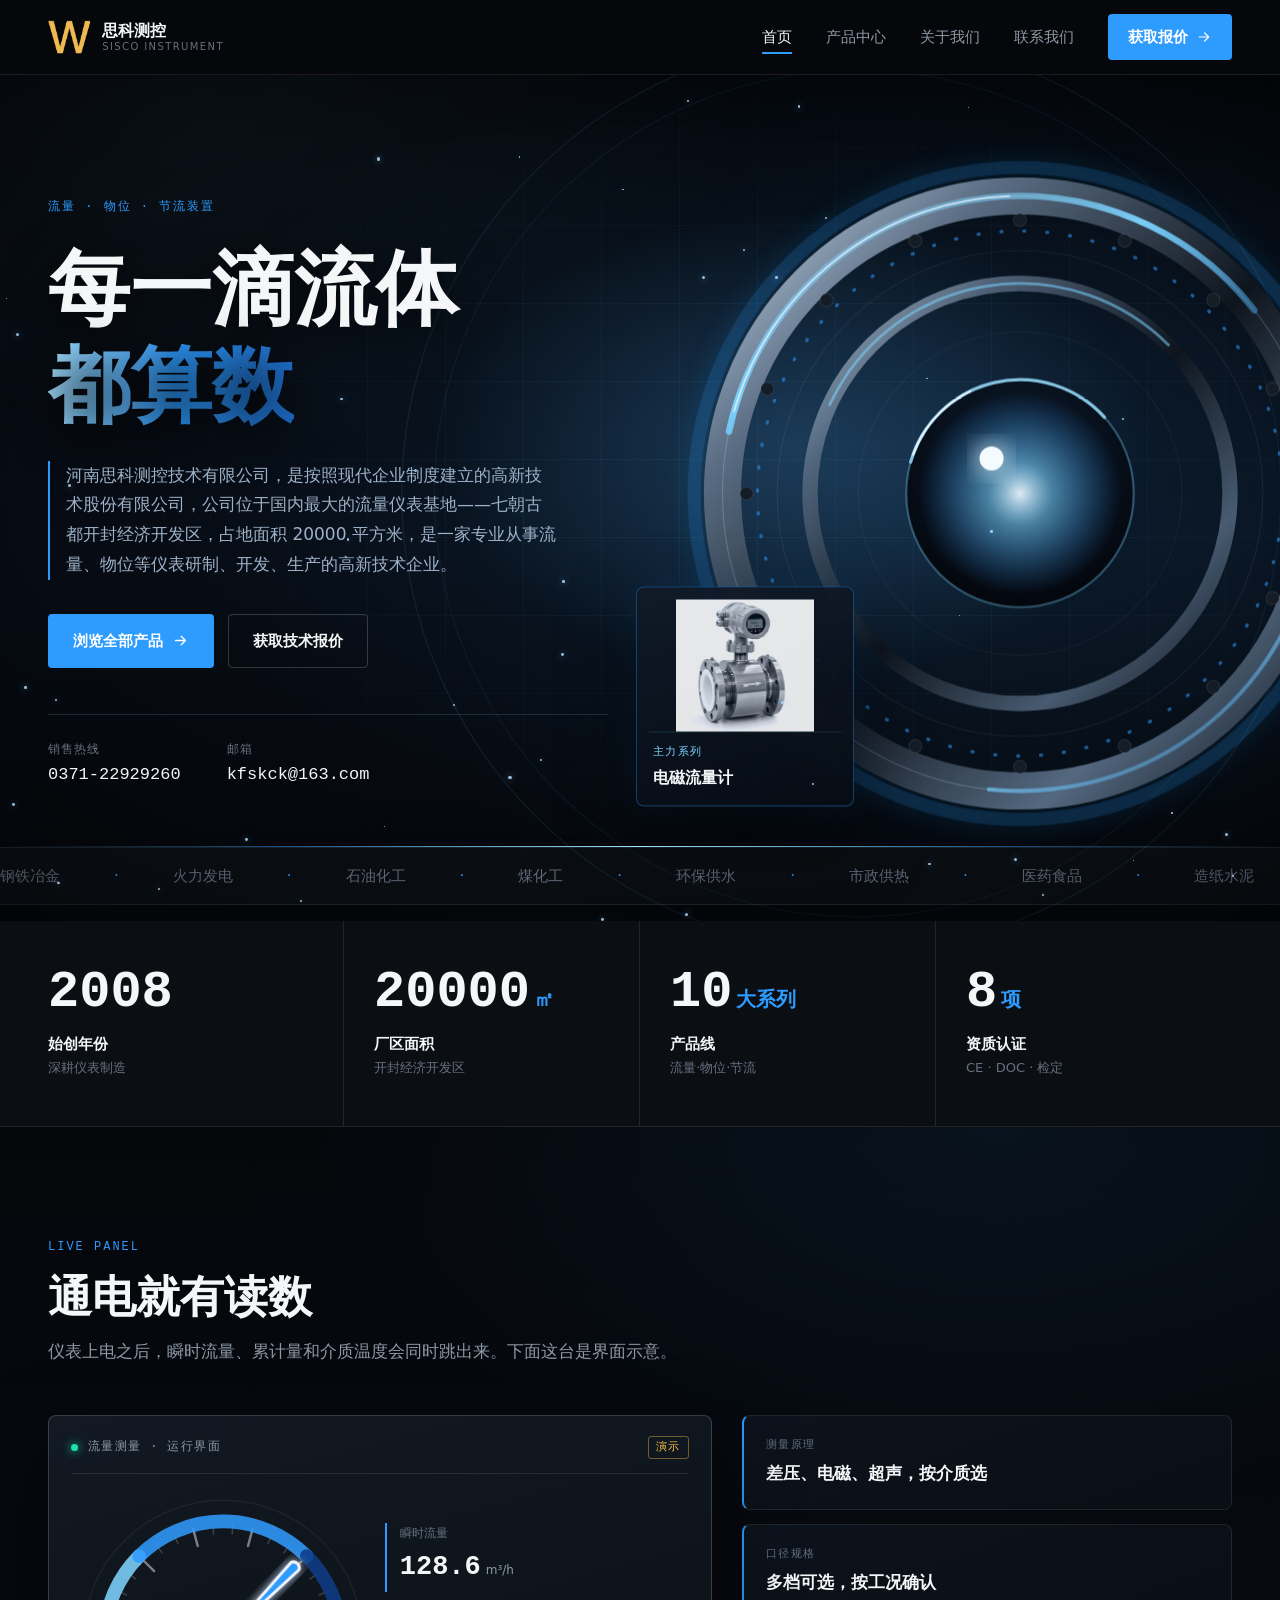
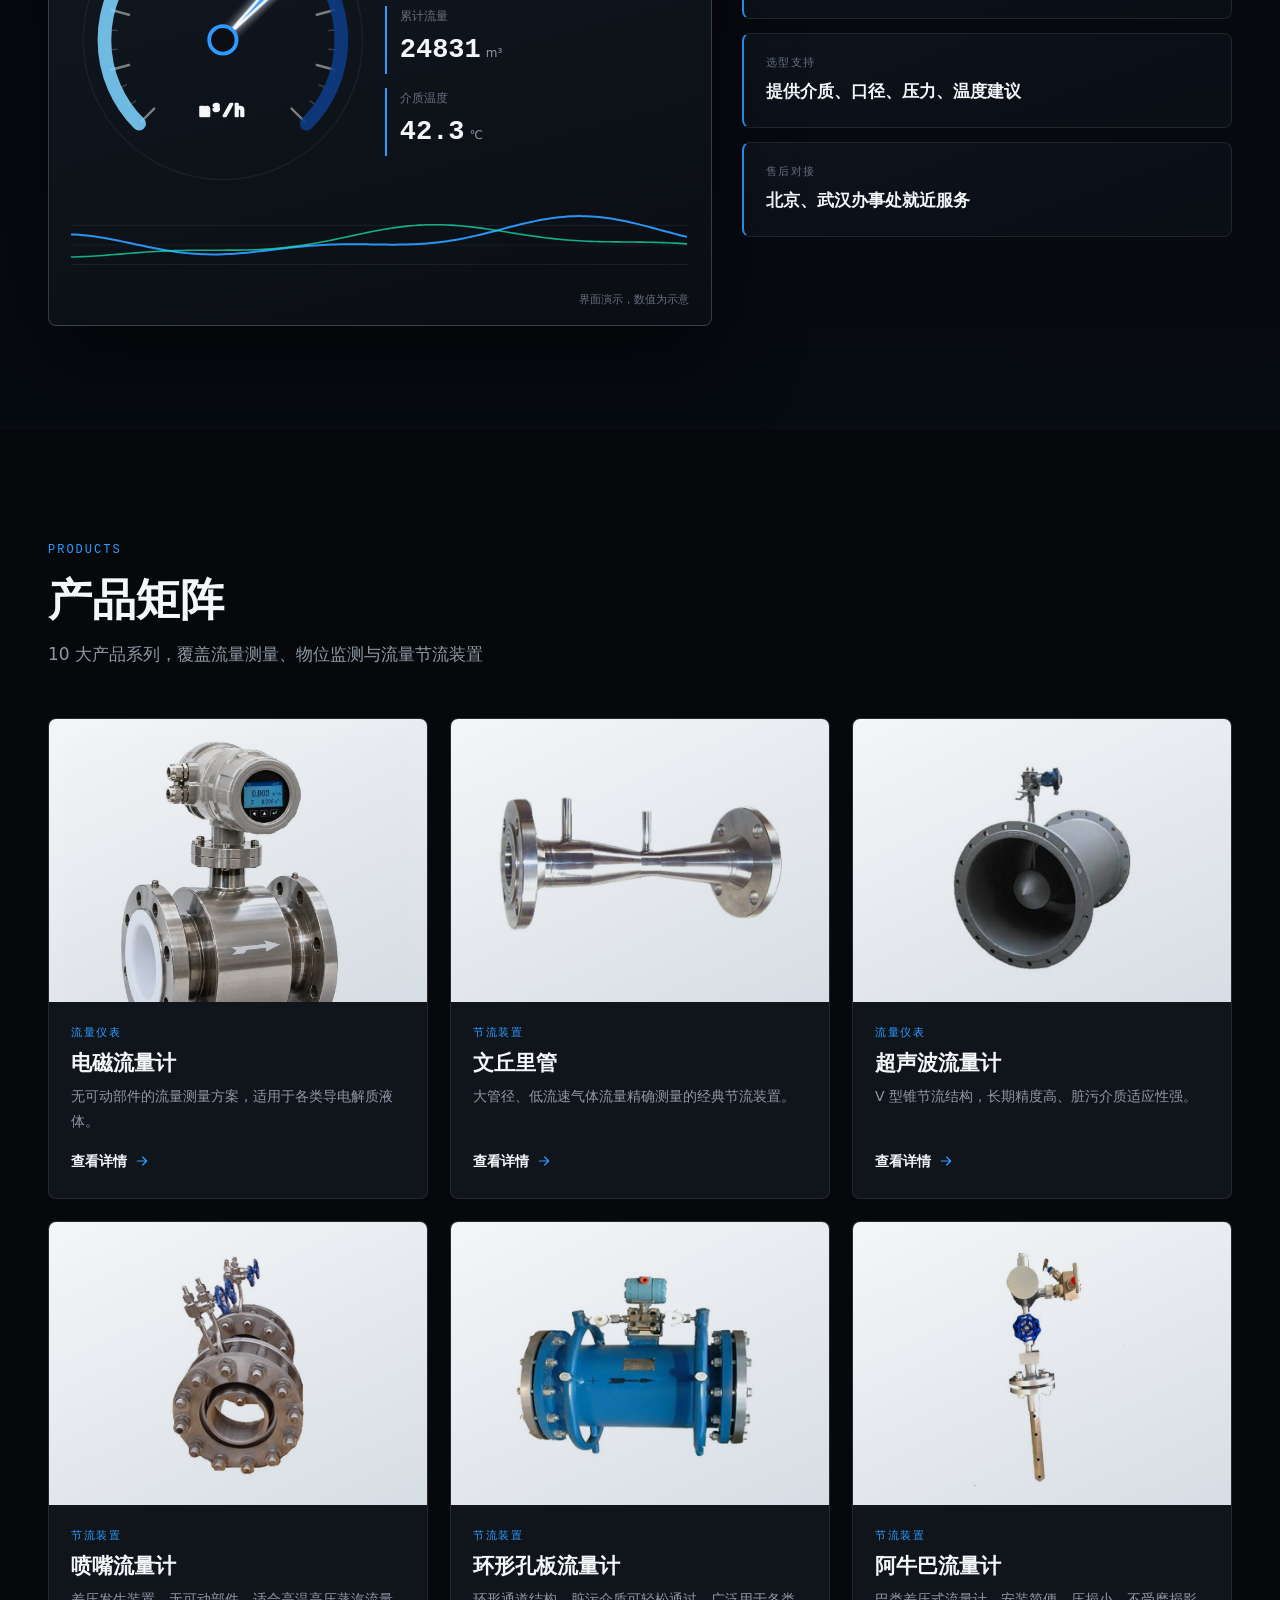
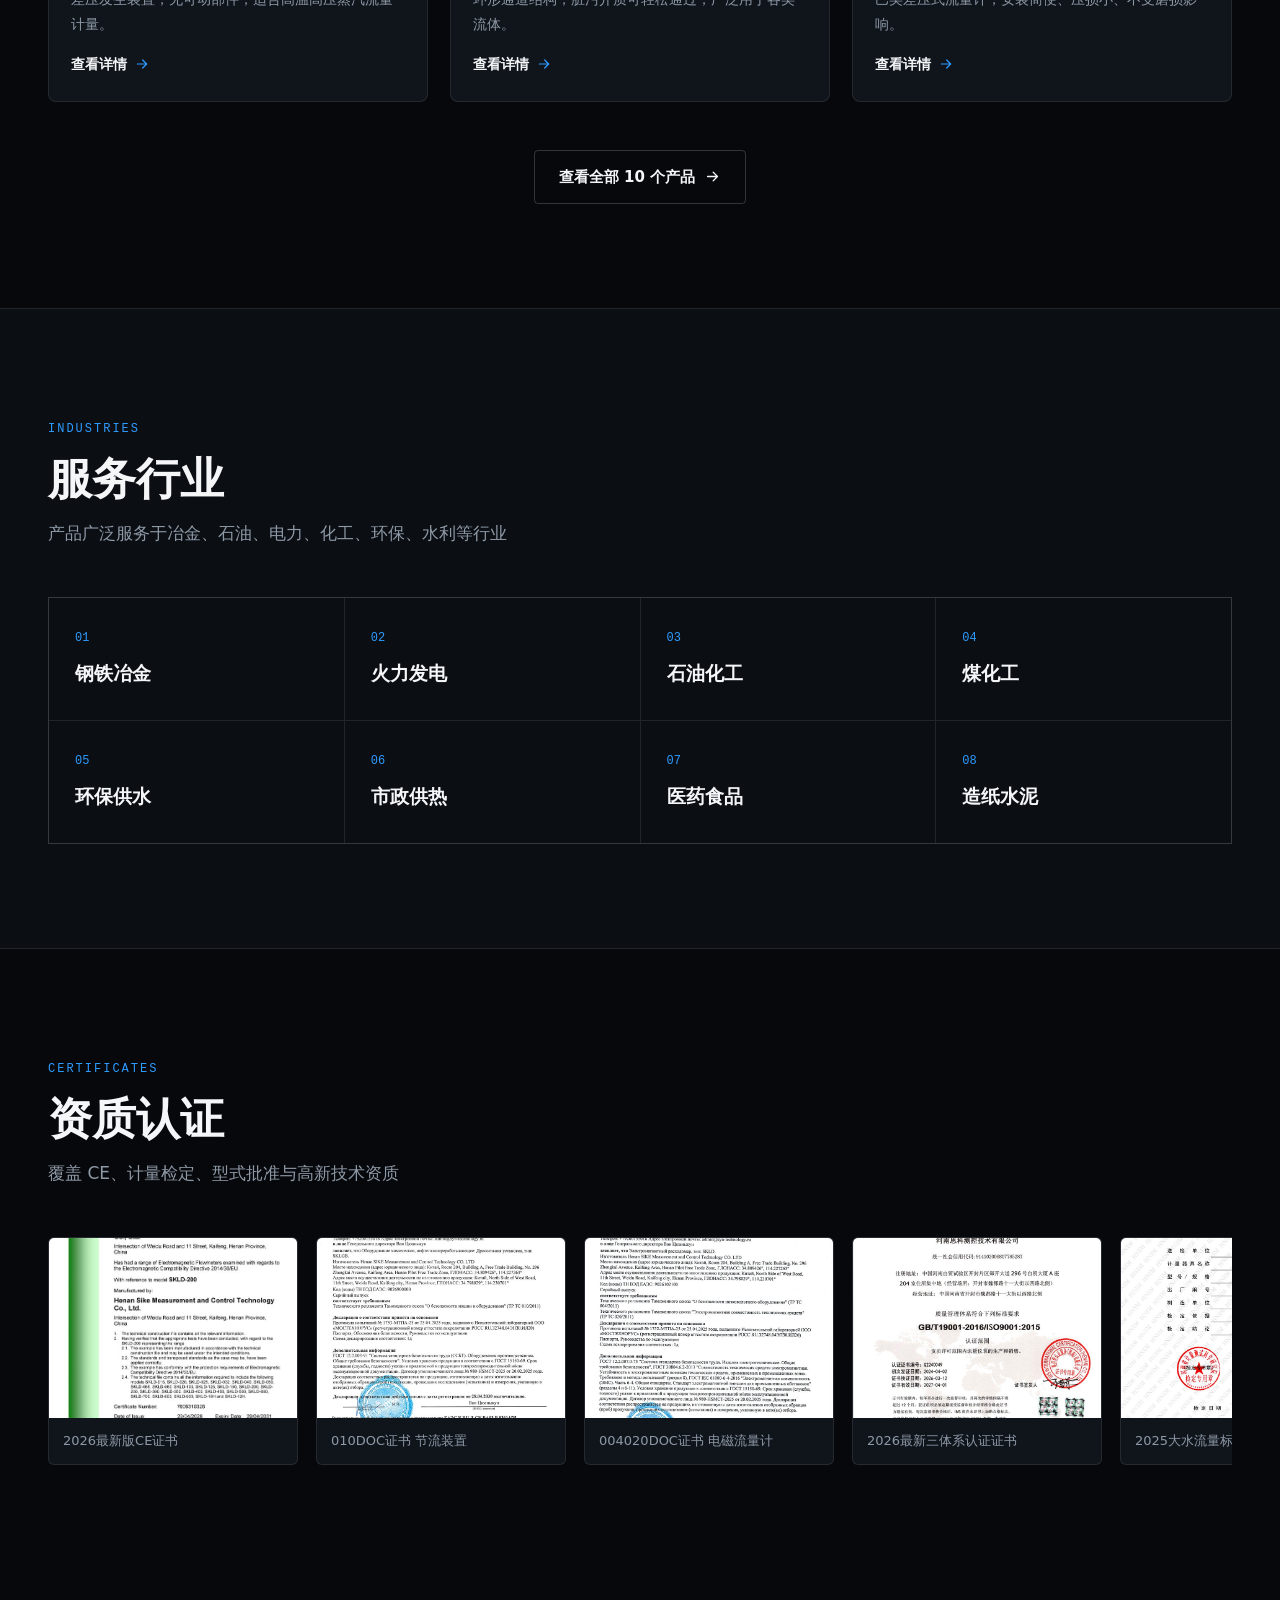
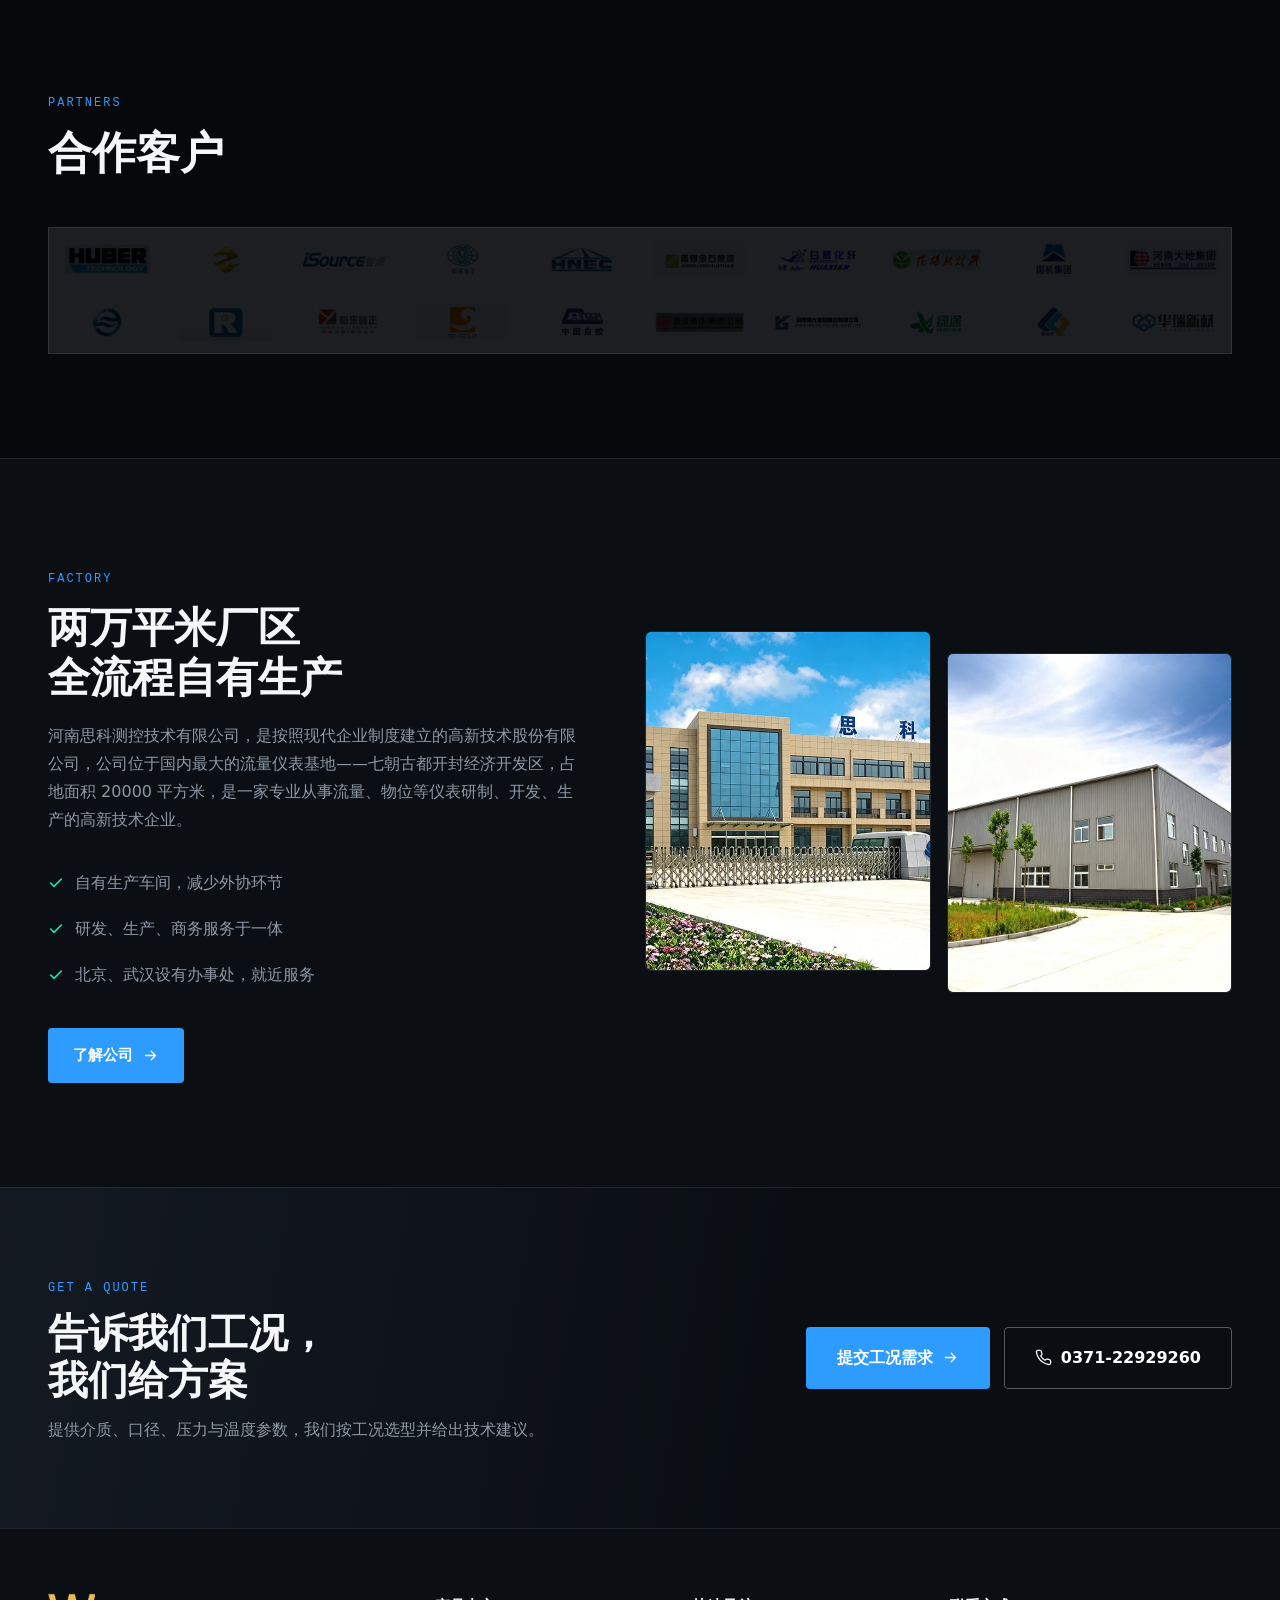
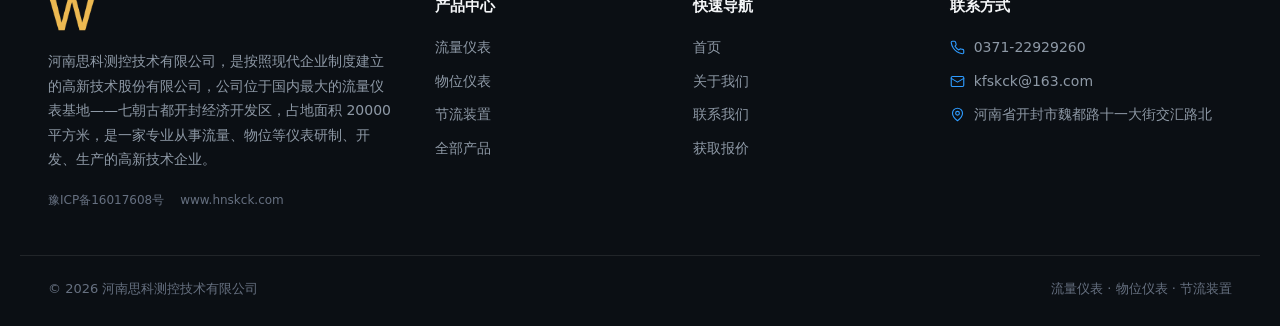
==== index.html @ 9304a4a0 "发布 index.html" ====
<!doctype html>
<html lang="zh-CN">
<head>
<meta charset="UTF-8">
<meta name="viewport" content="width=device-width, initial-scale=1">
<title>流量计与液位计专业制造商 - 思科测控</title>
<meta name="description" content="专业从事流量、物位等仪表研制、开发、生产的高新技术企业，提供电磁流量计、孔板、喷嘴、文丘里管、平衡流量计、磁性浮子液位计等产品。">
<meta name="theme-color" content="#06080B">
<link rel="stylesheet" href="assets/sales.css">
</head>
<body>
<a class="skip-link" href="#main">跳到主要内容</a>
<header class="site-header">
  <div class="wrap header-inner">
    <a class="brand" href="index.html">
      <img class="brand-mark" src="assets/logo-mark.png" alt="思科测控">
      <span class="brand-text">
        <strong>思科测控</strong>
        <span>SISCO INSTRUMENT</span>
      </span>
    </a>
    <button class="nav-toggle" type="button" aria-expanded="false" aria-controls="nav-menu" aria-label="展开导航菜单"><svg viewBox="0 0 24 24" aria-hidden="true"><path d="M3 6h18M3 12h18M3 18h18"/></svg></button>
    <ul class="nav-menu" id="nav-menu">
      <li><a href="index.html" class="is-active" aria-current="page">首页</a></li><li><a href="products.html">产品中心</a></li><li><a href="about.html">关于我们</a></li><li><a href="contact.html">联系我们</a></li>
      <li class="nav-cta"><a href="contact.html">获取报价 <svg viewBox="0 0 24 24" aria-hidden="true"><path d="M5 12h14M13 6l6 6-6 6"/></svg></a></li>
    </ul>
  </div>
</header>
<main id="main">
  <section class="hero">
    <div class="hero-light" aria-hidden="true"></div>
    <div class="hero-dust" aria-hidden="true"></div>
    <div class="hero-rings" aria-hidden="true" data-depth="0.12">
      <svg viewBox="0 0 640 640" focusable="false">
        <circle cx="320" cy="320" r="308" fill="none" stroke="rgba(124,212,255,.10)" stroke-width="1"/>
        <circle cx="320" cy="320" r="286" fill="none" stroke="rgba(124,212,255,.07)" stroke-width="1"/>
      </svg>
    </div>
    <div class="hero-machine" aria-hidden="true">
      <div data-depth="0.34">
  <svg class="hero-machine-svg" viewBox="0 0 640 640" role="img" aria-label="流量计内部管口结构示意">
    <defs>
      <linearGradient id="steel" x1="0" y1="0" x2="1" y2="1">
        <stop offset="0%" stop-color="#c3d4e6"/>
        <stop offset="22%" stop-color="#5a6d83"/>
        <stop offset="52%" stop-color="#0f151d"/>
        <stop offset="78%" stop-color="#54687f"/>
        <stop offset="100%" stop-color="#0c121a"/>
      </linearGradient>
      <linearGradient id="rim" x1="0" y1="0" x2="1" y2="1">
        <stop offset="0%" stop-color="#7CD4FF" stop-opacity="0"/>
        <stop offset="45%" stop-color="#7CD4FF" stop-opacity=".95"/>
        <stop offset="100%" stop-color="#2E9BFF" stop-opacity="0"/>
      </linearGradient>
      <radialGradient id="bore" cx="50%" cy="40%" r="62%">
        <stop offset="0%" stop-color="#10263f"/>
        <stop offset="100%" stop-color="#03050a"/>
      </radialGradient>
      <radialGradient id="core" cx="50%" cy="50%" r="50%">
        <stop offset="0%" stop-color="#eaf6ff" stop-opacity=".95"/>
        <stop offset="32%" stop-color="#7CD4FF" stop-opacity=".55"/>
        <stop offset="100%" stop-color="#2E9BFF" stop-opacity="0"/>
      </radialGradient>
      <filter id="softGlow" x="-50%" y="-50%" width="200%" height="200%">
        <feGaussianBlur stdDeviation="11" result="b"/>
        <feMerge><feMergeNode in="b"/><feMergeNode in="SourceGraphic"/></feMerge>
      </filter>
    </defs>

    <circle cx="320" cy="320" r="298" fill="none" stroke="rgba(46,155,255,.16)" stroke-width="12" filter="url(#softGlow)"/>
    <circle cx="320" cy="320" r="272" fill="none" stroke="url(#steel)" stroke-width="34"/>
    <circle cx="320" cy="320" r="272" fill="none" stroke="rgba(200,232,255,.22)" stroke-width="1"/>
    <circle cx="570.0" cy="320.0" r="6" fill="#141c26" stroke="rgba(255,255,255,.10)" stroke-width="1"/><circle cx="551.0" cy="415.7" r="6" fill="#141c26" stroke="rgba(255,255,255,.10)" stroke-width="1"/><circle cx="496.8" cy="496.8" r="6" fill="#141c26" stroke="rgba(255,255,255,.10)" stroke-width="1"/><circle cx="415.7" cy="551.0" r="6" fill="#141c26" stroke="rgba(255,255,255,.10)" stroke-width="1"/><circle cx="320.0" cy="570.0" r="6" fill="#141c26" stroke="rgba(255,255,255,.10)" stroke-width="1"/><circle cx="224.3" cy="551.0" r="6" fill="#141c26" stroke="rgba(255,255,255,.10)" stroke-width="1"/><circle cx="143.2" cy="496.8" r="6" fill="#141c26" stroke="rgba(255,255,255,.10)" stroke-width="1"/><circle cx="89.0" cy="415.7" r="6" fill="#141c26" stroke="rgba(255,255,255,.10)" stroke-width="1"/><circle cx="70.0" cy="320.0" r="6" fill="#141c26" stroke="rgba(255,255,255,.10)" stroke-width="1"/><circle cx="89.0" cy="224.3" r="6" fill="#141c26" stroke="rgba(255,255,255,.10)" stroke-width="1"/><circle cx="143.2" cy="143.2" r="6" fill="#141c26" stroke="rgba(255,255,255,.10)" stroke-width="1"/><circle cx="224.3" cy="89.0" r="6" fill="#141c26" stroke="rgba(255,255,255,.10)" stroke-width="1"/><circle cx="320.0" cy="70.0" r="6" fill="#141c26" stroke="rgba(255,255,255,.10)" stroke-width="1"/><circle cx="415.7" cy="89.0" r="6" fill="#141c26" stroke="rgba(255,255,255,.10)" stroke-width="1"/><circle cx="496.8" cy="143.2" r="6" fill="#141c26" stroke="rgba(255,255,255,.10)" stroke-width="1"/><circle cx="551.0" cy="224.3" r="6" fill="#141c26" stroke="rgba(255,255,255,.10)" stroke-width="1"/>
    <path d="M 53.9 263.4 A 272 272 0 0 1 534.3 152.5" fill="none" stroke="url(#rim)" stroke-width="6" stroke-linecap="round"/>
    <path d="M 578.7 404.1 A 272 272 0 0 1 291.6 590.5" fill="none" stroke="url(#rim)" stroke-width="4" stroke-linecap="round" opacity=".7"/>
    <path d="M 58.5 245.0 A 272 272 0 0 1 310.5 48.2" fill="none" stroke="#dcefff" stroke-width="1.6" stroke-linecap="round" opacity=".85"/>
    <circle class="ring-spin" cx="320" cy="320" r="240" fill="none" stroke="#2E9BFF" stroke-width="3" stroke-dasharray="1 20" opacity=".55"/>
    <circle cx="320" cy="320" r="222" fill="none" stroke="rgba(255,255,255,.07)" stroke-width="1"/>
    <circle cx="320" cy="320" r="192" fill="none" stroke="url(#steel)" stroke-width="14" opacity=".85"/>
    <path d="M 146.0 238.9 A 192 192 0 0 1 455.8 184.2" fill="none" stroke="#7CD4FF" stroke-width="2.5" stroke-linecap="round" opacity=".55"/>
    <circle cx="320" cy="320" r="148" fill="none" stroke="rgba(255,255,255,.05)" stroke-width="1"/>
    <circle cx="320" cy="320" r="104" fill="url(#bore)" stroke="rgba(124,212,255,.34)" stroke-width="2"/>
    <circle class="core-pulse" cx="320" cy="320" r="92" fill="url(#core)"/>
    <path d="M 220.0 291.3 A 104 104 0 0 1 397.3 250.4" fill="none" stroke="#9BE0FF" stroke-width="3" stroke-linecap="round" opacity=".8"/>
    <circle cx="294" cy="288" r="11" fill="#f4fbff" filter="url(#softGlow)"/>
    <path d="M 222.3 284.4 A 104 104 0 0 1 274.4 226.5" fill="none" stroke="#eaf7ff" stroke-width="2" stroke-linecap="round" opacity=".9"/>
  </svg></div>
      <div class="hero-product" data-depth="0.62">
        <img src="assets/emag-1.jpg" alt="电磁流量计实物照片">
        <div class="hero-product-txt"><span>主力系列</span><strong>电磁流量计</strong></div>
      </div>
    </div>
    <div class="hero-stage wrap">
      <div class="hero-grid">
        <div class="hero-copy" data-depth="0.06">
          <span class="eyebrow">流量 · 物位 · 节流装置</span>
          <h1>每一滴流体<br><em>都算数</em></h1>
          <p class="hero-lede">河南思科测控技术有限公司，是按照现代企业制度建立的高新技术股份有限公司，公司位于国内最大的流量仪表基地——七朝古都开封经济开发区，占地面积 20000 平方米，是一家专业从事流量、物位等仪表研制、开发、生产的高新技术企业。</p>
          <div class="hero-actions">
            <a class="btn btn-primary" href="products.html">浏览全部产品 <svg viewBox="0 0 24 24" aria-hidden="true"><path d="M5 12h14M13 6l6 6-6 6"/></svg></a>
            <a class="btn btn-ghost" href="contact.html">获取技术报价</a>
          </div>
          <div class="hero-quick">
            <div><span>销售热线</span><a href="tel:0371-22929260">0371-22929260</a></div>
            <div><span>邮箱</span><a href="mailto:kfskck@163.com">kfskck@163.com</a></div>
          </div>
        </div>
      </div>
    </div>
    <div class="hero-rule" aria-hidden="true"></div>
    <div class="hero-marquee" aria-hidden="true"><div class="marquee-track"><span>钢铁冶金</span><span>火力发电</span><span>石油化工</span><span>煤化工</span><span>环保供水</span><span>市政供热</span><span>医药食品</span><span>造纸水泥</span><span>钢铁冶金</span><span>火力发电</span><span>石油化工</span><span>煤化工</span><span>环保供水</span><span>市政供热</span><span>医药食品</span><span>造纸水泥</span></div></div>
  </section>

  <section class="stats">
    <div class="wrap stats-grid"><div class="stat">
        <div class="stat-num"><span class="count" data-to="2008">0</span><em></em></div>
        <div class="stat-label">始创年份</div>
        <div class="stat-note">深耕仪表制造</div>
      </div><div class="stat">
        <div class="stat-num"><span class="count" data-to="20000">0</span><em>㎡</em></div>
        <div class="stat-label">厂区面积</div>
        <div class="stat-note">开封经济开发区</div>
      </div><div class="stat">
        <div class="stat-num"><span class="count" data-to="10">0</span><em>大系列</em></div>
        <div class="stat-label">产品线</div>
        <div class="stat-note">流量·物位·节流</div>
      </div><div class="stat">
        <div class="stat-num"><span class="count" data-to="8">0</span><em>项</em></div>
        <div class="stat-label">资质认证</div>
        <div class="stat-note">CE · DOC · 检定</div>
      </div></div>
  </section>

  <section class="section live-sec">
    <div class="wrap">
      <header class="sec-head">
        <span class="eyebrow">LIVE PANEL</span>
        <h2>通电就有读数</h2>
        <p>仪表上电之后，瞬时流量、累计量和介质温度会同时跳出来。下面这台是界面示意。</p>
      </header>
      <div class="live-panel">
        <div class="dash">
          <div class="dash-head">
            <span class="dash-dot"></span>
            <span>流量测量 · 运行界面</span>
            <span class="dash-live">演示</span>
          </div>
          <div class="dash-body">
            
  <svg class="gauge" viewBox="0 0 200 200" role="img" aria-label="流量仪表读数示意">
    <defs>
      <linearGradient id="gaugeArc" x1="0" y1="0" x2="1" y2="0">
        <stop offset="0%" stop-color="#7CD4FF"/>
        <stop offset="55%" stop-color="#2E9BFF"/>
        <stop offset="100%" stop-color="#0B3A86"/>
      </linearGradient>
      <filter id="needleGlow" x="-50%" y="-50%" width="200%" height="200%">
        <feGaussianBlur stdDeviation="3.2" result="b"/>
        <feMerge><feMergeNode in="b"/><feMergeNode in="SourceGraphic"/></feMerge>
      </filter>
    </defs>
    <circle cx="100" cy="100" r="92" fill="none" stroke="rgba(255,255,255,.05)" stroke-width="1"/>
    <line x1="46.26" y1="153.74" x2="54.75" y2="145.25" stroke="rgba(255,255,255,.45)" stroke-width="1.6" stroke-linecap="round"/><line x1="37.74" y1="143.59" x2="42.66" y2="140.15" stroke="rgba(255,255,255,.18)" stroke-width="1" stroke-linecap="round"/><line x1="31.12" y1="132.12" x2="36.56" y2="129.58" stroke="rgba(255,255,255,.18)" stroke-width="1" stroke-linecap="round"/><line x1="26.59" y1="119.67" x2="38.18" y2="116.56" stroke="rgba(255,255,255,.45)" stroke-width="1.6" stroke-linecap="round"/><line x1="24.29" y1="106.62" x2="30.27" y2="106.10" stroke="rgba(255,255,255,.18)" stroke-width="1" stroke-linecap="round"/><line x1="24.29" y1="93.38" x2="30.27" y2="93.90" stroke="rgba(255,255,255,.18)" stroke-width="1" stroke-linecap="round"/><line x1="26.59" y1="80.33" x2="38.18" y2="83.44" stroke="rgba(255,255,255,.45)" stroke-width="1.6" stroke-linecap="round"/><line x1="31.12" y1="67.88" x2="36.56" y2="70.42" stroke="rgba(255,255,255,.18)" stroke-width="1" stroke-linecap="round"/><line x1="37.74" y1="56.41" x2="42.66" y2="59.85" stroke="rgba(255,255,255,.18)" stroke-width="1" stroke-linecap="round"/><line x1="46.26" y1="46.26" x2="54.75" y2="54.75" stroke="rgba(255,255,255,.45)" stroke-width="1.6" stroke-linecap="round"/><line x1="56.41" y1="37.74" x2="59.85" y2="42.66" stroke="rgba(255,255,255,.18)" stroke-width="1" stroke-linecap="round"/><line x1="67.88" y1="31.12" x2="70.42" y2="36.56" stroke="rgba(255,255,255,.18)" stroke-width="1" stroke-linecap="round"/><line x1="80.33" y1="26.59" x2="83.44" y2="38.18" stroke="rgba(255,255,255,.45)" stroke-width="1.6" stroke-linecap="round"/><line x1="93.38" y1="24.29" x2="93.90" y2="30.27" stroke="rgba(255,255,255,.18)" stroke-width="1" stroke-linecap="round"/><line x1="106.62" y1="24.29" x2="106.10" y2="30.27" stroke="rgba(255,255,255,.18)" stroke-width="1" stroke-linecap="round"/><line x1="119.67" y1="26.59" x2="116.56" y2="38.18" stroke="rgba(255,255,255,.45)" stroke-width="1.6" stroke-linecap="round"/><line x1="132.12" y1="31.12" x2="129.58" y2="36.56" stroke="rgba(255,255,255,.18)" stroke-width="1" stroke-linecap="round"/><line x1="143.59" y1="37.74" x2="140.15" y2="42.66" stroke="rgba(255,255,255,.18)" stroke-width="1" stroke-linecap="round"/><line x1="153.74" y1="46.26" x2="145.25" y2="54.75" stroke="rgba(255,255,255,.45)" stroke-width="1.6" stroke-linecap="round"/><line x1="162.26" y1="56.41" x2="157.34" y2="59.85" stroke="rgba(255,255,255,.18)" stroke-width="1" stroke-linecap="round"/><line x1="168.88" y1="67.88" x2="163.44" y2="70.42" stroke="rgba(255,255,255,.18)" stroke-width="1" stroke-linecap="round"/><line x1="173.41" y1="80.33" x2="161.82" y2="83.44" stroke="rgba(255,255,255,.45)" stroke-width="1.6" stroke-linecap="round"/><line x1="175.71" y1="93.38" x2="169.73" y2="93.90" stroke="rgba(255,255,255,.18)" stroke-width="1" stroke-linecap="round"/><line x1="175.71" y1="106.62" x2="169.73" y2="106.10" stroke="rgba(255,255,255,.18)" stroke-width="1" stroke-linecap="round"/><line x1="173.41" y1="119.67" x2="161.82" y2="116.56" stroke="rgba(255,255,255,.45)" stroke-width="1.6" stroke-linecap="round"/><line x1="168.88" y1="132.12" x2="163.44" y2="129.58" stroke="rgba(255,255,255,.18)" stroke-width="1" stroke-linecap="round"/><line x1="162.26" y1="143.59" x2="157.34" y2="140.15" stroke="rgba(255,255,255,.18)" stroke-width="1" stroke-linecap="round"/><line x1="153.74" y1="153.74" x2="145.25" y2="145.25" stroke="rgba(255,255,255,.45)" stroke-width="1.6" stroke-linecap="round"/>
    <path d="M 44.85 155.15 A 78 78 0 1 1 155.15 155.15" fill="none" stroke="rgba(255,255,255,.08)" stroke-width="9" stroke-linecap="round"/>
    <path d="M 44.85 155.15 A 78 78 0 0 1 44.85 44.85" fill="none" stroke="#7CD4FF" stroke-width="9" stroke-linecap="round" opacity=".85" data-band="low"/>
    <path d="M 44.85 44.85 A 78 78 0 0 1 155.15 44.85" fill="none" stroke="#2E9BFF" stroke-width="9" stroke-linecap="round" opacity=".85" data-band="mid"/>
    <path d="M 155.15 44.85 A 78 78 0 0 1 155.15 155.15" fill="none" stroke="#0B3A86" stroke-width="9" stroke-linecap="round" opacity=".85" data-band="high"/>
    <g id="gaugeNeedle" filter="url(#needleGlow)">
      <path d="M 100 100 L 96.4 32 A 4 4 0 0 1 103.6 32 Z" fill="#2E9BFF"/>
    </g>
    <circle cx="100" cy="100" r="9" fill="#0B0F14" stroke="#2E9BFF" stroke-width="2.5"/>
    <text x="100" y="150" class="gauge-unit" text-anchor="middle">m³/h</text>
  </svg>
            <div class="dash-reads">
              <div class="read"><span>瞬时流量</span><b data-count="128.6" data-dec="1">0</b><em>m³/h</em></div>
              <div class="read"><span>累计流量</span><b data-count="24831" data-dec="0">0</b><em>m³</em></div>
              <div class="read"><span>介质温度</span><b data-count="42.3" data-dec="1">0</b><em>℃</em></div>
            </div>
          </div>
          <canvas class="dash-trend" id="trendCanvas" width="640" height="150"></canvas>
          <p class="dash-note">界面演示，数值为示意</p>
        </div>
        <ul class="live-list">
          <li><span>测量原理</span><b>差压、电磁、超声，按介质选</b></li>
          <li><span>口径规格</span><b>多档可选，按工况确认</b></li>
          <li><span>选型支持</span><b>提供介质、口径、压力、温度建议</b></li>
          <li><span>售后对接</span><b>北京、武汉办事处就近服务</b></li>
        </ul>
      </div>
    </div>
  </section>

  <section class="section products-sec">
    <div class="wrap">
      <header class="sec-head">
        <span class="eyebrow">PRODUCTS</span>
        <h2>产品矩阵</h2>
        <p>10 大产品系列，覆盖流量测量、物位监测与流量节流装置</p>
      </header>
      <div class="p-grid"><a class="p-card" href="product-electromagnetic-flowmeter.html" data-cat="flow" style="--i:0">
    <div class="p-card-stage">
      <img src="assets/emag-1.jpg" alt="电磁流量计" loading="lazy">
      <span class="p-card-glow"></span>
    </div>
    <div class="p-card-body">
      <span class="p-card-cat">流量仪表</span>
      <h3>电磁流量计</h3>
      <p>无可动部件的流量测量方案，适用于各类导电解质液体。</p>
      <span class="p-card-go">查看详情 <svg viewBox="0 0 24 24" aria-hidden="true"><path d="M5 12h14M13 6l6 6-6 6"/></svg></span>
    </div>
  </a><a class="p-card" href="product-venturi-tube.html" data-cat="throttle" style="--i:1">
    <div class="p-card-stage">
      <img src="assets/venturi-1.jpg" alt="文丘里管" loading="lazy">
      <span class="p-card-glow"></span>
    </div>
    <div class="p-card-body">
      <span class="p-card-cat">节流装置</span>
      <h3>文丘里管</h3>
      <p>大管径、低流速气体流量精确测量的经典节流装置。</p>
      <span class="p-card-go">查看详情 <svg viewBox="0 0 24 24" aria-hidden="true"><path d="M5 12h14M13 6l6 6-6 6"/></svg></span>
    </div>
  </a><a class="p-card" href="product-ultrasonic-flowmeter.html" data-cat="flow" style="--i:2">
    <div class="p-card-stage">
      <img src="assets/ultrasonic-1.jpg" alt="超声波流量计" loading="lazy">
      <span class="p-card-glow"></span>
    </div>
    <div class="p-card-body">
      <span class="p-card-cat">流量仪表</span>
      <h3>超声波流量计</h3>
      <p>V 型锥节流结构，长期精度高、脏污介质适应性强。</p>
      <span class="p-card-go">查看详情 <svg viewBox="0 0 24 24" aria-hidden="true"><path d="M5 12h14M13 6l6 6-6 6"/></svg></span>
    </div>
  </a><a class="p-card" href="product-nozzle-flowmeter.html" data-cat="throttle" style="--i:3">
    <div class="p-card-stage">
      <img src="assets/nozzle-1.jpg" alt="喷嘴流量计" loading="lazy">
      <span class="p-card-glow"></span>
    </div>
    <div class="p-card-body">
      <span class="p-card-cat">节流装置</span>
      <h3>喷嘴流量计</h3>
      <p>差压发生装置，无可动部件，适合高温高压蒸汽流量计量。</p>
      <span class="p-card-go">查看详情 <svg viewBox="0 0 24 24" aria-hidden="true"><path d="M5 12h14M13 6l6 6-6 6"/></svg></span>
    </div>
  </a><a class="p-card" href="product-annular-orifice.html" data-cat="throttle" style="--i:4">
    <div class="p-card-stage">
      <img src="assets/annular-orifice-1.jpg" alt="环形孔板流量计" loading="lazy">
      <span class="p-card-glow"></span>
    </div>
    <div class="p-card-body">
      <span class="p-card-cat">节流装置</span>
      <h3>环形孔板流量计</h3>
      <p>环形通道结构，脏污介质可轻松通过，广泛用于各类流体。</p>
      <span class="p-card-go">查看详情 <svg viewBox="0 0 24 24" aria-hidden="true"><path d="M5 12h14M13 6l6 6-6 6"/></svg></span>
    </div>
  </a><a class="p-card" href="product-annubar-flowmeter.html" data-cat="throttle" style="--i:5">
    <div class="p-card-stage">
      <img src="assets/annubar-1.jpg" alt="阿牛巴流量计" loading="lazy">
      <span class="p-card-glow"></span>
    </div>
    <div class="p-card-body">
      <span class="p-card-cat">节流装置</span>
      <h3>阿牛巴流量计</h3>
      <p>巴类差压式流量计，安装简便、压损小、不受磨损影响。</p>
      <span class="p-card-go">查看详情 <svg viewBox="0 0 24 24" aria-hidden="true"><path d="M5 12h14M13 6l6 6-6 6"/></svg></span>
    </div>
  </a></div>
      <div class="sec-more"><a class="btn btn-ghost" href="products.html">查看全部 10 个产品 <svg viewBox="0 0 24 24" aria-hidden="true"><path d="M5 12h14M13 6l6 6-6 6"/></svg></a></div>
    </div>
  </section>

  <section class="section industries-sec">
    <div class="wrap">
      <header class="sec-head">
        <span class="eyebrow">INDUSTRIES</span>
        <h2>服务行业</h2>
        <p>产品广泛服务于冶金、石油、电力、化工、环保、水利等行业</p>
      </header>
      <div class="ind-grid">
        <div class="ind-card"><span class="ind-no">01</span><strong>钢铁冶金</strong></div><div class="ind-card"><span class="ind-no">02</span><strong>火力发电</strong></div><div class="ind-card"><span class="ind-no">03</span><strong>石油化工</strong></div><div class="ind-card"><span class="ind-no">04</span><strong>煤化工</strong></div><div class="ind-card"><span class="ind-no">05</span><strong>环保供水</strong></div><div class="ind-card"><span class="ind-no">06</span><strong>市政供热</strong></div><div class="ind-card"><span class="ind-no">07</span><strong>医药食品</strong></div><div class="ind-card"><span class="ind-no">08</span><strong>造纸水泥</strong></div>
      </div>
    </div>
  </section>

  <section class="section honors-sec">
    <div class="wrap">
      <header class="sec-head">
        <span class="eyebrow">CERTIFICATES</span>
        <h2>资质认证</h2>
        <p>覆盖 CE、计量检定、型式批准与高新技术资质</p>
      </header>
      <div class="honor-track"><figure class="honor-card">
        <img src="assets/cert-ce.jpg" alt="2026最新版CE证书" loading="lazy">
        <figcaption>2026最新版CE证书</figcaption>
      </figure><figure class="honor-card">
        <img src="assets/cert-doc-throttle.jpg" alt="010DOC证书 节流装置" loading="lazy">
        <figcaption>010DOC证书 节流装置</figcaption>
      </figure><figure class="honor-card">
        <img src="assets/cert-doc-emag.jpg" alt="004020DOC证书 电磁流量计" loading="lazy">
        <figcaption>004020DOC证书 电磁流量计</figcaption>
      </figure><figure class="honor-card">
        <img src="assets/cert-triple.jpg" alt="2026最新三体系认证证书" loading="lazy">
        <figcaption>2026最新三体系认证证书</figcaption>
      </figure><figure class="honor-card">
        <img src="assets/cert-calibration.jpg" alt="2025大水流量标准装置检定证书" loading="lazy">
        <figcaption>2025大水流量标准装置检定证书</figcaption>
      </figure><figure class="honor-card">
        <img src="assets/cert-3a.jpg" alt="2024最新3A证书" loading="lazy">
        <figcaption>2024最新3A证书</figcaption>
      </figure><figure class="honor-card">
        <img src="assets/cert-explosion.jpg" alt="2024金属转子防爆证" loading="lazy">
        <figcaption>2024金属转子防爆证</figcaption>
      </figure><figure class="honor-card">
        <img src="assets/cert-hitech.jpg" alt="2023高新技术企业证书" loading="lazy">
        <figcaption>2023高新技术企业证书</figcaption>
      </figure></div>
    </div>
  </section>

  <section class="section clients-sec">
    <div class="wrap">
      <header class="sec-head">
        <span class="eyebrow">PARTNERS</span>
        <h2>合作客户</h2>
      </header>
      <div class="client-wall"><img src="assets/kehu01.png" alt="合作客户标志" loading="lazy"><img src="assets/kehu02.png" alt="合作客户标志" loading="lazy"><img src="assets/kehu03.png" alt="合作客户标志" loading="lazy"><img src="assets/kehu04.png" alt="合作客户标志" loading="lazy"><img src="assets/kehu05.png" alt="合作客户标志" loading="lazy"><img src="assets/kehu06.png" alt="合作客户标志" loading="lazy"><img src="assets/kehu07.png" alt="合作客户标志" loading="lazy"><img src="assets/kehu08.png" alt="合作客户标志" loading="lazy"><img src="assets/kehu09.png" alt="合作客户标志" loading="lazy"><img src="assets/kehu10.png" alt="合作客户标志" loading="lazy"><img src="assets/kehu11.png" alt="合作客户标志" loading="lazy"><img src="assets/kehu12.png" alt="合作客户标志" loading="lazy"><img src="assets/kehu13.png" alt="合作客户标志" loading="lazy"><img src="assets/kehu14.png" alt="合作客户标志" loading="lazy"><img src="assets/kehu15.png" alt="合作客户标志" loading="lazy"><img src="assets/kehu16.png" alt="合作客户标志" loading="lazy"><img src="assets/kehu17.png" alt="合作客户标志" loading="lazy"><img src="assets/kehu18.png" alt="合作客户标志" loading="lazy"><img src="assets/kehu19.png" alt="合作客户标志" loading="lazy"><img src="assets/kehu20.png" alt="合作客户标志" loading="lazy"></div>
    </div>
  </section>

  <section class="section factory-sec">
    <div class="wrap factory-grid">
      <div class="factory-copy">
        <span class="eyebrow">FACTORY</span>
        <h2>两万平米厂区<br>全流程自有生产</h2>
        <p>河南思科测控技术有限公司，是按照现代企业制度建立的高新技术股份有限公司，公司位于国内最大的流量仪表基地——七朝古都开封经济开发区，占地面积 20000 平方米，是一家专业从事流量、物位等仪表研制、开发、生产的高新技术企业。</p>
        <ul class="tick-list">
          <li><svg viewBox="0 0 24 24" aria-hidden="true"><path d="m20 6-11 11-5-5"/></svg>自有生产车间，减少外协环节</li>
          <li><svg viewBox="0 0 24 24" aria-hidden="true"><path d="m20 6-11 11-5-5"/></svg>研发、生产、商务服务于一体</li>
          <li><svg viewBox="0 0 24 24" aria-hidden="true"><path d="m20 6-11 11-5-5"/></svg>北京、武汉设有办事处，就近服务</li>
        </ul>
        <a class="btn btn-primary" href="about.html">了解公司 <svg viewBox="0 0 24 24" aria-hidden="true"><path d="M5 12h14M13 6l6 6-6 6"/></svg></a>
      </div>
      <div class="factory-shots">
        <img src="assets/factory-1.jpg" alt="思科测控厂区实景" loading="lazy">
        <img src="assets/factory-2.jpg" alt="思科测控工厂车间" loading="lazy">
      </div>
    </div>
  </section>

  <section class="cta-band">
    <div class="wrap cta-inner">
      <div>
        <span class="eyebrow">GET A QUOTE</span>
        <h2>告诉我们工况，<br>我们给方案</h2>
        <p>提供介质、口径、压力与温度参数，我们按工况选型并给出技术建议。</p>
      </div>
      <div class="cta-actions">
        <a class="btn btn-primary btn-lg" href="contact.html">提交工况需求 <svg viewBox="0 0 24 24" aria-hidden="true"><path d="M5 12h14M13 6l6 6-6 6"/></svg></a>
        <a class="btn btn-line btn-lg" href="tel:0371-22929260"><svg viewBox="0 0 24 24" aria-hidden="true"><path d="M22 16.9v3a2 2 0 0 1-2.2 2 19.8 19.8 0 0 1-8.6-3.1 19.5 19.5 0 0 1-6-6A19.8 19.8 0 0 1 2 4.2 2 2 0 0 1 4 2h3a2 2 0 0 1 2 1.7c.1 1 .4 1.9.7 2.8a2 2 0 0 1-.5 2.1L8.1 9.9a16 16 0 0 0 6 6l1.3-1.1a2 2 0 0 1 2.1-.5c.9.3 1.8.6 2.8.7a2 2 0 0 1 1.7 2z"/></svg> 0371-22929260</a>
      </div>
    </div>
  </section>
  
</main>
<footer class="site-footer">
  <div class="wrap footer-top">
    <div class="footer-brand">
      <img src="assets/logo-mark.png" alt="思科测控">
      <p>河南思科测控技术有限公司，是按照现代企业制度建立的高新技术股份有限公司，公司位于国内最大的流量仪表基地——七朝古都开封经济开发区，占地面积 20000 平方米，是一家专业从事流量、物位等仪表研制、开发、生产的高新技术企业。</p>
      <div class="footer-badges">
        <span>豫ICP备16017608号</span>
        <span>www.hnskck.com</span>
      </div>
    </div>
    <div>
      <h4>产品中心</h4>
      <ul><li><a href="products.html?cat=flow">流量仪表</a></li><li><a href="products.html?cat=level">物位仪表</a></li><li><a href="products.html?cat=throttle">节流装置</a></li><li><a href="products.html">全部产品</a></li></ul>
    </div>
    <div>
      <h4>快速导航</h4>
      <ul>
        <li><a href="index.html">首页</a></li>
        <li><a href="about.html">关于我们</a></li>
        <li><a href="contact.html">联系我们</a></li>
        <li><a href="contact.html">获取报价</a></li>
      </ul>
    </div>
    <div>
      <h4>联系方式</h4>
      <ul class="footer-contact">
        <li><svg viewBox="0 0 24 24" aria-hidden="true"><path d="M22 16.9v3a2 2 0 0 1-2.2 2 19.8 19.8 0 0 1-8.6-3.1 19.5 19.5 0 0 1-6-6A19.8 19.8 0 0 1 2 4.2 2 2 0 0 1 4 2h3a2 2 0 0 1 2 1.7c.1 1 .4 1.9.7 2.8a2 2 0 0 1-.5 2.1L8.1 9.9a16 16 0 0 0 6 6l1.3-1.1a2 2 0 0 1 2.1-.5c.9.3 1.8.6 2.8.7a2 2 0 0 1 1.7 2z"/></svg><a href="tel:0371-22929260">0371-22929260</a></li>
        <li><svg viewBox="0 0 24 24" aria-hidden="true"><rect x="2" y="4" width="20" height="16" rx="2"/><path d="m2 7 10 6 10-6"/></svg><a href="mailto:kfskck@163.com">kfskck@163.com</a></li>
        <li><svg viewBox="0 0 24 24" aria-hidden="true"><path d="M20 10c0 6-8 12-8 12s-8-6-8-12a8 8 0 0 1 16 0z"/><circle cx="12" cy="10" r="3"/></svg><span>河南省开封市魏都路十一大街交汇路北</span></li>
      </ul>
    </div>
  </div>
  <div class="wrap footer-bottom">
    <span>© 2026 河南思科测控技术有限公司</span>
    <span>流量仪表 · 物位仪表 · 节流装置</span>
  </div>
</footer>
<script src="assets/validate.js"></script>
<script src="assets/sales.js"></script>
</body>
</html>
---- assets/sales.css ----
/* ==========================================================================
   思科测控 · 销售站视觉系统
   基调：近黑深蓝底 + 电光蓝主色 + 青绿/琥珀做数据辅助色，米白正文。
   为什么要压到这么暗：销售站的第一屏要在一秒内抓住人，白底办公风做不到。
   主色为什么选蓝：参考的视觉冲击图是蓝色轮廓光打亮的金属体，
   蓝色在深底上的发光层次比橙色更冷、更像仪表通电的样子。
   ========================================================================== */

:root {
  --bg: #06080b;
  --bg-2: #0b0f14;
  --surface: #10151c;
  --surface-2: #161d26;
  --line: rgba(255, 255, 255, 0.09);
  --line-strong: rgba(255, 255, 255, 0.18);
  --text: #f4f6f8;
  --muted: #8e99a6;
  --muted-2: #667080;
  --accent: #2e9bff;
  --accent-2: #7cd4ff;
  --accent-deep: #0b3a86;
  --glow: rgba(46, 155, 255, 0.55);
  --glow-soft: rgba(124, 212, 255, 0.22);
  --mint: #19e3b0;
  --amber: #ffc94d;
  --font: "PingFang SC", "HarmonyOS Sans SC", "Microsoft YaHei", "Source Han Sans SC",
    system-ui, -apple-system, "Segoe UI", Roboto, sans-serif;
  --mono: "SFMono-Regular", Consolas, "Liberation Mono", Menlo, monospace;
  --wrap: 1240px;
  --ease: cubic-bezier(0.2, 0.7, 0.3, 1);
}

* {
  box-sizing: border-box;
}

html {
  scroll-behavior: smooth;
}

body {
  margin: 0;
  background: var(--bg);
  color: var(--text);
  font-family: var(--font);
  font-size: 16px;
  line-height: 1.75;
  -webkit-font-smoothing: antialiased;
}

img {
  max-width: 100%;
  display: block;
}

a {
  color: inherit;
  text-decoration: none;
}

ul,
ol {
  margin: 0;
  padding: 0;
  list-style: none;
}

h1,
h2,
h3 {
  margin: 0;
  line-height: 1.18;
  font-weight: 800;
}

p {
  margin: 0;
}

svg {
  width: 1em;
  height: 1em;
  fill: none;
  stroke: currentColor;
  stroke-width: 1.8;
  stroke-linecap: round;
  stroke-linejoin: round;
}

.wrap {
  width: 100%;
  max-width: var(--wrap);
  margin: 0 auto;
  padding: 0 28px;
}

.skip-link {
  position: absolute;
  left: -9999px;
  top: 0;
  background: var(--accent);
  color: #fff;
  padding: 10px 16px;
  z-index: 100;
}

.skip-link:focus {
  left: 12px;
  top: 12px;
}

/* ---------- 通用零件 ---------- */

.eyebrow {
  display: inline-block;
  font-family: var(--mono);
  font-size: 12px;
  letter-spacing: 2px;
  color: var(--accent);
  text-transform: uppercase;
}

.btn {
  display: inline-flex;
  align-items: center;
  gap: 9px;
  padding: 13px 24px;
  border-radius: 4px;
  border: 1px solid transparent;
  font-size: 15px;
  font-weight: 700;
  cursor: pointer;
  transition: transform 0.2s var(--ease), background 0.2s, border-color 0.2s, color 0.2s;
}

.btn svg {
  width: 17px;
  height: 17px;
  transition: transform 0.25s var(--ease);
}

.btn:hover svg {
  transform: translateX(4px);
}

.btn-primary {
  background: var(--accent);
  color: #fff;
}

.btn-primary:hover {
  background: var(--accent-2);
  transform: translateY(-2px);
}

.btn-ghost {
  border-color: var(--line-strong);
  color: var(--text);
  background: transparent;
}

.btn-ghost:hover {
  border-color: var(--accent);
  color: var(--accent);
  transform: translateY(-2px);
}

.btn-line {
  border-color: rgba(255, 255, 255, 0.3);
  color: #fff;
}

.btn-line:hover {
  background: #fff;
  color: var(--bg);
}

.btn-lg {
  padding: 16px 30px;
  font-size: 16px;
}

.btn-block {
  width: 100%;
  justify-content: center;
}

.section {
  padding: 104px 0;
}

.sec-head {
  margin-bottom: 48px;
  max-width: 680px;
}

.sec-head h2 {
  font-size: 44px;
  margin: 12px 0 14px;
}

.sec-head p {
  color: var(--muted);
  font-size: 17px;
}

.section .sec-more {
  margin-top: 48px;
  text-align: center;
}

.chips {
  display: flex;
  flex-wrap: wrap;
  gap: 10px;
}

.chips span {
  padding: 7px 16px;
  border: 1px solid var(--line-strong);
  border-radius: 3px;
  font-size: 14px;
  color: var(--muted);
}

.tick-list li {
  display: flex;
  gap: 11px;
  align-items: flex-start;
  padding: 9px 0;
  color: var(--muted);
}

.tick-list svg {
  color: var(--mint);
  flex: none;
  margin-top: 6px;
  width: 16px;
  height: 16px;
  stroke-width: 2.4;
}

.tick-list.big li {
  font-size: 16px;
  color: var(--text);
  padding: 11px 0;
}

.prose p {
  color: var(--muted);
  margin-bottom: 16px;
  font-size: 16px;
  line-height: 1.9;
}

/* ---------- 页头 ---------- */

.site-header {
  position: sticky;
  top: 0;
  z-index: 50;
  background: rgba(6, 8, 11, 0.86);
  backdrop-filter: blur(14px);
  border-bottom: 1px solid var(--line);
}

.header-inner {
  display: flex;
  align-items: center;
  justify-content: space-between;
  height: 74px;
  gap: 24px;
}

.brand {
  display: flex;
  align-items: center;
  gap: 12px;
  flex: none;
}

.brand-mark {
  height: 34px;
  width: auto;
}

.brand-text {
  display: flex;
  flex-direction: column;
  line-height: 1.25;
}

.brand-text strong {
  font-size: 16px;
  font-weight: 800;
}

.brand-text span {
  font-size: 10px;
  color: var(--muted-2);
  letter-spacing: 1.4px;
}

.nav-menu {
  display: flex;
  align-items: center;
  gap: 34px;
  font-size: 15px;
}

.nav-menu > li > a {
  color: var(--muted);
  padding: 6px 0;
  border-bottom: 2px solid transparent;
  transition: color 0.2s;
}

.nav-menu > li > a:hover,
.nav-menu > li > a.is-active {
  color: var(--text);
  border-bottom-color: var(--accent);
}

.nav-cta a {
  display: inline-flex;
  align-items: center;
  gap: 8px;
  background: var(--accent);
  color: #fff !important;
  padding: 10px 20px !important;
  border-radius: 4px;
  font-weight: 700;
  border-bottom: none !important;
}

.nav-cta a:hover {
  background: var(--accent-2);
}

.nav-cta svg {
  width: 16px;
  height: 16px;
}

.nav-toggle {
  display: none;
  width: 42px;
  height: 42px;
  border: 1px solid var(--line-strong);
  border-radius: 4px;
  background: transparent;
  color: var(--text);
  cursor: pointer;
}

.nav-toggle svg {
  width: 22px;
  height: 22px;
}

/* ---------- 首屏 ---------- */

.hero {
  position: relative;
  overflow: hidden;
  display: flex;
  flex-direction: column;
  justify-content: center;
  min-height: 94vh;
  padding: 100px 0 0;
  background:
    radial-gradient(105% 85% at 74% 46%, rgba(46, 155, 255, 0.13), transparent 60%),
    radial-gradient(65% 60% at 16% 6%, rgba(124, 212, 255, 0.05), transparent 66%),
    linear-gradient(180deg, #04060a 0%, #070c14 55%, #05070b 100%);
}

/* 网格只在中段露出，四周靠暗角压掉，做出电影感的纵深 */
.hero::before {
  content: "";
  position: absolute;
  inset: 0;
  pointer-events: none;
  background-image:
    linear-gradient(rgba(124, 212, 255, 0.055) 1px, transparent 1px),
    linear-gradient(90deg, rgba(124, 212, 255, 0.055) 1px, transparent 1px);
  background-size: 78px 78px;
  background-position: center;
  -webkit-mask-image: radial-gradient(72% 68% at 62% 46%, #000 22%, transparent 82%);
  mask-image: radial-gradient(72% 68% at 62% 46%, #000 22%, transparent 82%);
}

.hero::after {
  content: "";
  position: absolute;
  inset: 0;
  pointer-events: none;
  background: radial-gradient(118% 100% at 50% 48%, transparent 42%, rgba(0, 0, 0, 0.75) 100%);
}

.hero-stage {
  position: relative;
  z-index: 2;
  width: 100%;
  padding-bottom: 56px;
}

.hero-grid {
  display: grid;
  grid-template-columns: minmax(0, 1fr) minmax(0, 0.86fr);
  gap: 40px;
}

.hero-copy {
  max-width: 640px;
  transform: translate3d(var(--px, 0px), var(--py, 0px), 0);
  opacity: var(--fade, 1);
}

.hero-copy h1 {
  font-size: clamp(46px, 6.4vw, 94px);
  margin: 22px 0 26px;
  text-shadow: 0 10px 46px rgba(0, 0, 0, 0.7);
}

.hero-copy h1 em {
  font-style: normal;
  color: var(--accent);
  background: linear-gradient(94deg, #a9e4ff 0%, #2e9bff 52%, #1f6fd0 100%);
  -webkit-background-clip: text;
  background-clip: text;
  -webkit-text-fill-color: transparent;
}

.hero-lede {
  color: #9db1c8;
  font-size: 17px;
  max-width: 30em;
  padding-left: 16px;
  border-left: 2px solid var(--accent);
}

.hero-actions {
  display: flex;
  flex-wrap: wrap;
  gap: 14px;
  margin: 34px 0 0;
}

.hero-quick {
  display: flex;
  gap: 46px;
  max-width: 560px;
  margin-top: 46px;
  padding-top: 24px;
  border-top: 1px solid rgba(124, 212, 255, 0.16);
}

.hero-quick div {
  display: flex;
  flex-direction: column;
}

.hero-quick span {
  font-size: 12px;
  color: var(--muted-2);
  letter-spacing: 1px;
}

.hero-quick a {
  font-family: var(--mono);
  font-size: 17px;
  color: var(--text);
}

.hero-quick a:hover {
  color: var(--accent-2);
}

/* 右侧的金属机械体：靠发光而不是靠颜色出效果 */
.hero-machine {
  position: absolute;
  right: -7%;
  top: 50%;
  transform: translate3d(var(--px, 0px), calc(-50% + var(--py, 0px)), 0) scale(var(--sc, 1));
  width: min(700px, 56vw);
  z-index: 1;
  pointer-events: none;
}

.hero-machine > div:first-child {
  transform: translate3d(var(--px, 0px), var(--py, 0px), 0);
}

/* 跟随鼠标的柔光：让边缘光像是被观看的角度带出来的 */
.hero-light {
  position: absolute;
  inset: -10%;
  z-index: 1;
  pointer-events: none;
  background: radial-gradient(
    34% 34% at var(--mx, 60%) var(--my, 45%),
    rgba(90, 180, 255, 0.22),
    transparent 70%
  );
}

/* 远景的大同心圆，制造纵深 */
.hero-rings {
  position: absolute;
  right: -4%;
  top: 50%;
  width: min(980px, 74vw);
  transform: translate3d(var(--px, 0px), calc(-50% + var(--py, 0px)), 0);
  z-index: 0;
  pointer-events: none;
  opacity: 0.85;
}

.hero-rings svg {
  width: 100%;
  height: auto;
  stroke-width: 0;
  animation: ringBreathe 14s ease-in-out infinite;
}

@keyframes ringBreathe {
  0%,
  100% {
    transform: scale(1);
    opacity: 0.85;
  }
  50% {
    transform: scale(1.035);
    opacity: 1;
  }
}

/* 前景浮尘 */
.hero-dust {
  position: absolute;
  inset: 0;
  z-index: 2;
  pointer-events: none;
  overflow: hidden;
}

.dust {
  position: absolute;
  width: var(--size, 2px);
  height: var(--size, 2px);
  border-radius: 50%;
  background: rgba(175, 220, 255, 0.85);
  box-shadow: 0 0 7px rgba(120, 195, 255, 0.75);
  animation: dustFloat var(--dur, 12s) linear var(--delay, 0s) infinite;
}

@keyframes dustFloat {
  0% {
    transform: translateY(30px);
    opacity: 0;
  }
  18% {
    opacity: 0.9;
  }
  82% {
    opacity: 0.5;
  }
  100% {
    transform: translateY(-140px);
    opacity: 0;
  }
}

.hero-machine-svg {
  width: 100%;
  height: auto;
  stroke-width: 0;
}

.ring-spin {
  transform-box: view-box;
  transform-origin: 320px 320px;
  animation: ringSpin 48s linear infinite;
}

.core-pulse {
  transform-box: view-box;
  transform-origin: 320px 320px;
  animation: corePulse 5.5s ease-in-out infinite;
}

@keyframes ringSpin {
  to {
    transform: rotate(360deg);
  }
}

@keyframes corePulse {
  0%,
  100% {
    opacity: 0.85;
    transform: scale(1);
  }
  50% {
    opacity: 1;
    transform: scale(1.06);
  }
}

/* 浮在机械体前的小产品牌 */
.hero-product {
  position: absolute;
  left: -34px;
  bottom: 46px;
  width: 218px;
  z-index: 3;
  background: linear-gradient(160deg, rgba(16, 26, 40, 0.92), rgba(7, 12, 20, 0.94));
  border: 1px solid rgba(46, 155, 255, 0.34);
  border-radius: 8px;
  padding: 12px;
  box-shadow: 0 30px 70px rgba(0, 0, 0, 0.6), 0 0 40px rgba(46, 155, 255, 0.12);
  transform: translate3d(var(--px, 0px), var(--py, 0px), 0);
}

.hero-product img {
  width: 100%;
  height: 132px;
  object-fit: contain;
  mix-blend-mode: luminosity;
  opacity: 0.9;
}

.hero-product-txt {
  display: flex;
  flex-direction: column;
  gap: 2px;
  padding: 10px 4px 2px;
  border-top: 1px solid rgba(124, 212, 255, 0.14);
}

.hero-product-txt span {
  font-family: var(--mono);
  font-size: 11px;
  letter-spacing: 1.6px;
  color: var(--accent-2);
}

.hero-product-txt strong {
  font-size: 16px;
}

/* 参考图里那道细蓝线，收住整个首屏 */
.hero-rule {
  position: relative;
  z-index: 3;
  height: 1px;
  background: linear-gradient(
    90deg,
    transparent 0%,
    rgba(46, 155, 255, 0.5) 22%,
    #9be0ff 50%,
    rgba(46, 155, 255, 0.5) 78%,
    transparent 100%
  );
}

/* 仪表盘 */
.dash {
  position: relative;
  z-index: 2;
  background: linear-gradient(165deg, #121922, #0a0e13);
  border: 1px solid var(--line-strong);
  border-radius: 8px;
  padding: 20px 22px 16px;
  box-shadow: 0 34px 80px rgba(0, 0, 0, 0.55);
}

.dash-head {
  display: flex;
  align-items: center;
  gap: 10px;
  font-family: var(--mono);
  font-size: 12px;
  letter-spacing: 1.4px;
  color: var(--muted);
  padding-bottom: 14px;
  border-bottom: 1px solid var(--line);
}

.dash-dot {
  width: 7px;
  height: 7px;
  border-radius: 50%;
  background: var(--mint);
  box-shadow: 0 0 10px var(--mint);
  animation: pulse 1.9s infinite;
}

@keyframes pulse {
  0%,
  100% {
    opacity: 1;
  }
  50% {
    opacity: 0.35;
  }
}

.dash-live {
  margin-left: auto;
  color: var(--amber);
  border: 1px solid rgba(255, 201, 77, 0.4);
  border-radius: 3px;
  padding: 1px 7px;
  font-size: 11px;
}

.dash-body {
  display: grid;
  grid-template-columns: 1fr 1fr;
  align-items: center;
  gap: 10px;
  padding: 14px 0 4px;
}

.gauge {
  width: 100%;
  height: auto;
  overflow: visible;
}

.gauge-unit {
  fill: var(--muted-2);
  font-family: var(--mono);
  font-size: 11px;
  letter-spacing: 1px;
}

#gaugeNeedle {
  /* SVG 元素默认按自身包围盒旋转，必须显式指定视图坐标系，否则指针会绕错轴 */
  transform-box: view-box;
  transform-origin: 100px 100px;
  transition: transform 1.1s var(--ease);
}

.dash-reads {
  display: flex;
  flex-direction: column;
  gap: 14px;
}

.read {
  border-left: 2px solid var(--accent);
  padding-left: 13px;
}

.read span {
  display: block;
  font-size: 12px;
  color: var(--muted-2);
}

.read b {
  font-family: var(--mono);
  font-size: 27px;
  font-weight: 700;
  color: var(--text);
}

.read em {
  font-style: normal;
  font-size: 12px;
  color: var(--muted);
  margin-left: 5px;
}

.dash-trend {
  width: 100%;
  height: 78px;
  margin-top: 10px;
  display: block;
}

.dash-note {
  font-size: 11px;
  color: var(--muted-2);
  margin-top: 6px;
  text-align: right;
}

/* ---------- 实时演示区 ---------- */

.live-sec {
  background:
    radial-gradient(90% 70% at 78% 0%, rgba(46, 155, 255, 0.08), transparent 60%),
    linear-gradient(180deg, #05070b, #070b12);
}

.live-panel {
  display: grid;
  grid-template-columns: minmax(0, 1.15fr) minmax(0, 0.85fr);
  gap: 30px;
  align-items: start;
}

.live-list {
  display: grid;
  gap: 14px;
}

.live-list li {
  padding: 20px 22px;
  border: 1px solid var(--line);
  border-left: 2px solid var(--accent);
  border-radius: 8px;
  background: linear-gradient(160deg, #0d131c, #0a0e15);
}

.live-list span {
  display: block;
  font-family: var(--mono);
  font-size: 11px;
  letter-spacing: 1.6px;
  color: var(--muted-2);
  margin-bottom: 4px;
}

.live-list b {
  font-size: 17px;
  font-weight: 600;
  color: var(--text);
}

/* 跑马灯 */
.hero-marquee {
  border-top: 1px solid var(--line);
  border-bottom: 1px solid var(--line);
  overflow: hidden;
  padding: 15px 0;
  background: var(--bg-2);
}

.marquee-track {
  display: flex;
  gap: 54px;
  width: max-content;
  animation: slide 34s linear infinite;
}

.marquee-track span {
  font-size: 15px;
  color: var(--muted-2);
  white-space: nowrap;
}

.marquee-track span::after {
  content: "·";
  margin-left: 54px;
  color: var(--accent);
}

@keyframes slide {
  to {
    transform: translateX(-50%);
  }
}

/* ---------- 数据条 ---------- */

.stats {
  border-bottom: 1px solid var(--line);
  background: var(--bg-2);
}

.stats-grid {
  display: grid;
  grid-template-columns: repeat(4, 1fr);
}

.stat {
  padding: 46px 30px;
  border-right: 1px solid var(--line);
}

.stat:first-child {
  padding-left: 0;
}

.stat:last-child {
  border-right: none;
}

.stat-num {
  font-family: var(--mono);
  font-size: 52px;
  font-weight: 700;
  line-height: 1;
  color: var(--text);
}

.stat-num em {
  font-style: normal;
  font-size: 20px;
  color: var(--accent);
  margin-left: 4px;
}

.stat-label {
  margin-top: 12px;
  font-size: 15px;
  font-weight: 700;
}

.stat-note {
  font-size: 13px;
  color: var(--muted-2);
}

/* ---------- 产品卡片 ---------- */

.products-sec {
  background: var(--bg);
}

.p-grid {
  display: grid;
  grid-template-columns: repeat(3, 1fr);
  gap: 22px;
}

.p-card {
  display: flex;
  flex-direction: column;
  background: var(--surface);
  border: 1px solid var(--line);
  border-radius: 8px;
  overflow: hidden;
  transition: transform 0.3s var(--ease), border-color 0.3s;
}

.p-card:hover {
  transform: translateY(-6px);
  border-color: rgba(255, 106, 0, 0.5);
}

.p-card-stage {
  position: relative;
  aspect-ratio: 4 / 3;
  background: linear-gradient(155deg, #f4f6f8, #d7dde4);
  display: grid;
  place-items: center;
  overflow: hidden;
}

.p-card-stage img {
  width: 100%;
  height: 100%;
  object-fit: contain;
  padding: 16px;
  mix-blend-mode: multiply;
  transition: transform 0.45s var(--ease);
}

.p-card:hover .p-card-stage img {
  transform: scale(1.06);
}

.p-card-glow {
  position: absolute;
  inset: 0;
  background: linear-gradient(115deg, transparent 38%, rgba(255, 255, 255, 0.75) 50%, transparent 62%);
  transform: translateX(-100%);
  transition: transform 0.75s var(--ease);
}

.p-card:hover .p-card-glow {
  transform: translateX(100%);
}

.p-card-body {
  padding: 22px 22px 24px;
  display: flex;
  flex-direction: column;
  flex: 1;
}

.p-card-cat {
  font-family: var(--mono);
  font-size: 11px;
  letter-spacing: 1.5px;
  color: var(--accent);
}

.p-card h3 {
  font-size: 21px;
  margin: 8px 0 8px;
}

.p-card p {
  color: var(--muted);
  font-size: 14px;
  flex: 1;
}

.p-card-go {
  display: inline-flex;
  align-items: center;
  gap: 7px;
  margin-top: 16px;
  font-size: 14px;
  font-weight: 700;
  color: var(--text);
}

.p-card-go svg {
  width: 16px;
  height: 16px;
  color: var(--accent);
  transition: transform 0.25s var(--ease);
}

.p-card:hover .p-card-go svg {
  transform: translateX(5px);
}

/* ---------- 行业 ---------- */

.industries-sec {
  background: var(--bg-2);
  border-top: 1px solid var(--line);
  border-bottom: 1px solid var(--line);
}

.ind-grid {
  display: grid;
  grid-template-columns: repeat(4, 1fr);
  gap: 1px;
  background: var(--line);
  border: 1px solid var(--line);
}

.ind-card {
  background: var(--bg-2);
  padding: 30px 26px;
  display: flex;
  flex-direction: column;
  gap: 8px;
  transition: background 0.25s;
}

.ind-card:hover {
  background: var(--surface);
}

.ind-no {
  font-family: var(--mono);
  font-size: 12px;
  color: var(--accent);
}

.ind-card strong {
  font-size: 19px;
}

/* ---------- 资质 ---------- */

.honor-track {
  display: grid;
  grid-auto-flow: column;
  grid-auto-columns: 250px;
  gap: 18px;
  overflow-x: auto;
  padding-bottom: 14px;
  scroll-snap-type: x mandatory;
}

.honor-card {
  margin: 0;
  scroll-snap-align: start;
  background: var(--surface);
  border: 1px solid var(--line);
  border-radius: 6px;
  overflow: hidden;
}

.honor-card img {
  width: 100%;
  height: 180px;
  object-fit: cover;
  background: #fff;
}

.honor-card figcaption {
  padding: 12px 14px;
  font-size: 13px;
  color: var(--muted);
}

/* ---------- 客户墙 ---------- */

.client-wall {
  display: grid;
  grid-template-columns: repeat(10, 1fr);
  gap: 1px;
  background: var(--line);
  border: 1px solid var(--line);
}

.client-wall img {
  width: 100%;
  height: 62px;
  object-fit: contain;
  padding: 12px;
  background: #fff;
  mix-blend-mode: multiply;
}

/* ---------- 工厂 ---------- */

.factory-sec {
  background: var(--bg-2);
  border-top: 1px solid var(--line);
}

.factory-grid {
  display: grid;
  grid-template-columns: 1fr 1.1fr;
  gap: 64px;
  align-items: center;
}

.factory-copy h2 {
  font-size: 42px;
  margin: 12px 0 20px;
}

.factory-copy > p {
  color: var(--muted);
  margin-bottom: 26px;
}

.factory-copy .btn {
  margin-top: 30px;
}

.factory-shots {
  display: grid;
  grid-template-columns: 1fr 1fr;
  gap: 16px;
}

.factory-shots img {
  width: 100%;
  height: 340px;
  object-fit: cover;
  border-radius: 6px;
  border: 1px solid var(--line);
}

.factory-shots img:first-child {
  transform: translateY(-22px);
}

/* ---------- CTA ---------- */

.cta-band {
  background: linear-gradient(100deg, #141a22, #0a0e13 62%);
  border-top: 1px solid var(--line);
  padding: 84px 0;
}

.cta-inner {
  display: flex;
  align-items: center;
  justify-content: space-between;
  gap: 50px;
  flex-wrap: wrap;
}

.cta-inner h2 {
  font-size: 40px;
  margin: 10px 0 12px;
}

.cta-inner p {
  color: var(--muted);
  max-width: 34em;
}

.cta-actions {
  display: flex;
  gap: 14px;
  flex-wrap: wrap;
}

/* ---------- 内页头部 ---------- */

.page-hero {
  padding: 78px 0 62px;
  border-bottom: 1px solid var(--line);
  background: var(--bg-2);
  background-image: linear-gradient(rgba(255, 255, 255, 0.028) 1px, transparent 1px),
    linear-gradient(90deg, rgba(255, 255, 255, 0.028) 1px, transparent 1px);
  background-size: 68px 68px;
}

.page-hero-tight {
  padding: 60px 0 44px;
}

.page-hero h1 {
  font-size: 58px;
  margin: 12px 0 10px;
}

.page-hero p {
  color: var(--muted);
  font-size: 17px;
}

.page-hero .lede {
  max-width: 40em;
}

.crumbs {
  margin-top: 22px;
  font-size: 13px;
  color: var(--muted-2);
}

.crumbs a:hover {
  color: var(--accent);
}

.crumbs span {
  color: var(--text);
}

/* ---------- 筛选 ---------- */

.filters {
  display: flex;
  gap: 10px;
  flex-wrap: wrap;
  margin-bottom: 34px;
}

.filter-btn {
  padding: 9px 20px;
  border: 1px solid var(--line-strong);
  border-radius: 3px;
  background: transparent;
  color: var(--muted);
  font-size: 14px;
  cursor: pointer;
  font-family: inherit;
  transition: 0.2s;
}

.filter-btn:hover {
  color: var(--text);
  border-color: var(--text);
}

.filter-btn.is-on {
  background: var(--accent);
  border-color: var(--accent);
  color: #fff;
  font-weight: 700;
}

.grid-empty {
  color: var(--muted);
  padding: 40px 0;
  text-align: center;
}

/* ---------- 详情页 ---------- */

.detail-sec {
  padding-top: 64px;
}

.detail-grid {
  display: grid;
  grid-template-columns: 1fr 1fr;
  gap: 64px;
  align-items: start;
}

.gallery-main {
  aspect-ratio: 4 / 3;
  background: linear-gradient(155deg, #f4f6f8, #d7dde4);
  border-radius: 8px;
  overflow: hidden;
  display: grid;
  place-items: center;
}

.gallery-main img {
  width: 100%;
  height: 100%;
  object-fit: contain;
  padding: 22px;
  mix-blend-mode: multiply;
}

.gallery-thumbs {
  display: grid;
  grid-template-columns: repeat(4, 1fr);
  gap: 10px;
  margin-top: 12px;
}

.gallery-thumbs button {
  aspect-ratio: 1;
  border: 1px solid var(--line);
  border-radius: 5px;
  background: linear-gradient(155deg, #f4f6f8, #dde3e9);
  overflow: hidden;
  cursor: pointer;
  padding: 0;
}

.gallery-thumbs button[aria-pressed="true"] {
  border-color: var(--accent);
}

.gallery-thumbs img {
  width: 100%;
  height: 100%;
  object-fit: contain;
  mix-blend-mode: multiply;
  padding: 6px;
}

.detail-info h2 {
  font-size: 22px;
  margin: 30px 0 14px;
}

.detail-info h2:first-child {
  margin-top: 0;
}

.detail-cta {
  display: flex;
  gap: 12px;
  flex-wrap: wrap;
  margin-top: 34px;
  padding-top: 26px;
  border-top: 1px solid var(--line);
}

.spec-pending {
  margin-top: 18px;
  padding: 12px 16px;
  border-left: 2px solid var(--amber);
  background: rgba(255, 201, 77, 0.07);
  color: var(--amber);
  font-size: 14px;
  border-radius: 0 4px 4px 0;
}

.related-sec {
  background: var(--bg-2);
  border-top: 1px solid var(--line);
}

.pager {
  display: flex;
  justify-content: space-between;
  gap: 20px;
  padding-top: 44px;
  padding-bottom: 44px;
}

.pager-link {
  display: flex;
  flex-direction: column;
  gap: 4px;
}

.pager-link.right {
  text-align: right;
}

.pager-link span {
  font-size: 12px;
  color: var(--muted-2);
}

.pager-link strong {
  font-size: 18px;
}

.pager-link:hover strong {
  color: var(--accent);
}

/* ---------- 关于 ---------- */

.about-lead {
  display: grid;
  grid-template-columns: 1.05fr 0.95fr;
  gap: 60px;
  align-items: center;
}

.about-text h2 {
  font-size: 34px;
  margin-bottom: 16px;
}

.about-facts {
  display: grid;
  grid-template-columns: 1fr 1fr;
  gap: 1px;
  background: var(--line);
  border: 1px solid var(--line);
  margin-top: 30px;
}

.about-facts div {
  background: var(--surface);
  padding: 18px 20px;
  display: flex;
  flex-direction: column;
  gap: 3px;
}

.about-facts span {
  font-size: 12px;
  color: var(--muted-2);
}

.about-facts strong {
  font-size: 19px;
}

.about-shots {
  display: grid;
  gap: 14px;
}

.about-shots img {
  width: 100%;
  height: 250px;
  object-fit: cover;
  border-radius: 6px;
  border: 1px solid var(--line);
}

.culture-grid {
  display: grid;
  grid-template-columns: repeat(3, 1fr);
  gap: 20px;
}

.culture-card {
  background: var(--surface);
  border: 1px solid var(--line);
  border-radius: 8px;
  padding: 28px 26px;
}

.culture-card strong {
  font-size: 26px;
  display: block;
  margin-bottom: 10px;
  color: var(--accent);
}

.culture-card p {
  color: var(--muted);
  font-size: 15px;
}

.timeline {
  position: relative;
  padding-left: 34px;
}

.timeline::before {
  content: "";
  position: absolute;
  left: 7px;
  top: 6px;
  bottom: 6px;
  width: 1px;
  background: var(--line-strong);
}

.timeline li {
  position: relative;
  display: flex;
  gap: 26px;
  padding: 13px 0;
}

.timeline li::before {
  content: "";
  position: absolute;
  left: -33px;
  top: 22px;
  width: 9px;
  height: 9px;
  border-radius: 50%;
  background: var(--accent);
}

.tl-year {
  font-family: var(--mono);
  color: var(--accent);
  flex: none;
  width: 56px;
}

.tl-text {
  color: var(--muted);
}

/* ---------- 联系 ---------- */

.contact-grid {
  display: grid;
  grid-template-columns: 0.85fr 1.15fr;
  gap: 60px;
  align-items: start;
}

.contact-cards {
  display: flex;
  flex-direction: column;
  gap: 14px;
}

.ccard {
  display: grid;
  grid-template-columns: 44px 1fr;
  grid-template-rows: auto auto auto;
  column-gap: 16px;
  background: var(--surface);
  border: 1px solid var(--line);
  border-radius: 8px;
  padding: 22px 24px;
  transition: border-color 0.25s, transform 0.25s var(--ease);
}

.ccard:hover {
  border-color: rgba(255, 106, 0, 0.5);
  transform: translateX(4px);
}

.ccard svg {
  grid-row: 1 / 4;
  width: 26px;
  height: 26px;
  color: var(--accent);
  align-self: center;
}

.ccard span {
  font-size: 12px;
  color: var(--muted-2);
}

.ccard strong {
  font-size: 18px;
}

.ccard em {
  font-style: normal;
  font-size: 13px;
  color: var(--muted);
}

.quote-form {
  background: var(--surface);
  border: 1px solid var(--line);
  border-radius: 8px;
  padding: 34px 34px 38px;
}

.quote-form h2 {
  font-size: 26px;
}

.form-note {
  color: var(--muted-2);
  font-size: 13px;
  margin: 6px 0 24px;
}

.form-note em {
  color: var(--accent);
  font-style: normal;
}

.field {
  margin-bottom: 18px;
}

.field label {
  display: block;
  font-size: 14px;
  margin-bottom: 7px;
}

.field label em {
  color: var(--accent);
  font-style: normal;
}

.field input,
.field select,
.field textarea {
  width: 100%;
  background: var(--bg-2);
  border: 1px solid var(--line-strong);
  border-radius: 4px;
  color: var(--text);
  padding: 12px 14px;
  font-family: inherit;
  font-size: 15px;
  transition: border-color 0.2s;
}

.field textarea {
  resize: vertical;
}

.field input:focus,
.field select:focus,
.field textarea:focus {
  outline: none;
  border-color: var(--accent);
}

.field select option {
  background: var(--bg-2);
}

.err {
  display: block;
  font-size: 13px;
  color: #ff6b6b;
  min-height: 18px;
  margin-top: 4px;
}

.form-tip {
  margin-top: 12px;
  font-size: 13px;
  color: var(--muted-2);
  text-align: center;
}

.form-tip.ok {
  color: var(--mint);
}

/* ---------- 页脚 ---------- */

.site-footer {
  background: var(--bg-2);
  border-top: 1px solid var(--line);
  padding: 64px 0 26px;
}

.footer-top {
  display: grid;
  grid-template-columns: 1.6fr 1fr 1fr 1.3fr;
  gap: 40px;
  padding-bottom: 44px;
}

.footer-brand img {
  height: 38px;
  width: auto;
  margin-bottom: 18px;
}

.footer-brand p {
  color: var(--muted);
  font-size: 14px;
  max-width: 34em;
}

.footer-badges {
  display: flex;
  gap: 16px;
  margin-top: 18px;
  font-size: 12px;
  color: var(--muted-2);
}

.site-footer h4 {
  font-size: 15px;
  margin: 0 0 16px;
}

.site-footer li {
  margin-bottom: 9px;
  font-size: 14px;
}

.site-footer li a {
  color: var(--muted);
}

.site-footer li a:hover {
  color: var(--accent);
}

.footer-contact li {
  display: flex;
  gap: 9px;
  align-items: flex-start;
  color: var(--muted);
}

.footer-contact svg {
  width: 15px;
  height: 15px;
  color: var(--accent);
  flex: none;
  margin-top: 5px;
}

.footer-bottom {
  display: flex;
  justify-content: space-between;
  gap: 20px;
  padding-top: 22px;
  border-top: 1px solid var(--line);
  font-size: 13px;
  color: var(--muted-2);
}

/* ---------- 滚动进场 ---------- */

.reveal {
  opacity: 0;
  transform: translateY(26px);
}

.reveal.is-in {
  opacity: 1;
  transform: none;
  transition: opacity 0.7s var(--ease), transform 0.7s var(--ease);
}

/* ---------- 响应式 ---------- */

@media (max-width: 1080px) {
  .hero-machine {
    width: 520px;
    right: -13%;
    opacity: 0.82;
  }
  .p-grid {
    grid-template-columns: repeat(2, 1fr);
  }
  .ind-grid {
    grid-template-columns: repeat(3, 1fr);
  }
  .client-wall {
    grid-template-columns: repeat(5, 1fr);
  }
  .hero-product {
    display: none;
  }
  .footer-top {
    grid-template-columns: 1fr 1fr;
  }
}

@media (max-width: 860px) {
  .section {
    padding: 72px 0;
  }
  .sec-head h2 {
    font-size: 34px;
  }
  .hero {
    padding-top: 72px;
    min-height: 0;
  }
  /* 手机上机械体不再压在文字底下，改成排在文案下面，
     否则文字和金属结构叠在一起，两边都看不清 */
  .hero-machine {
    position: relative;
    right: auto;
    top: auto;
    order: 2;
    width: min(460px, 116%);
    margin: 0 auto;
    transform: none;
    opacity: 0.95;
  }
  .hero-machine > div:first-child {
    transform: translate3d(var(--px, 0px), var(--py, 0px), 0);
  }
  .hero-stage {
    order: 1;
  }
  .hero-rule {
    order: 3;
    margin-top: 28px;
  }
  .hero-marquee {
    order: 4;
  }
  .hero-grid,
  .factory-grid,
  .about-lead,
  .contact-grid,
  .detail-grid {
    grid-template-columns: 1fr;
    gap: 44px;
  }
  .hero-rings {
    display: none;
  }
  .live-panel {
    grid-template-columns: 1fr;
  }
  .page-hero h1 {
    font-size: 42px;
  }
  .stats-grid {
    grid-template-columns: repeat(2, 1fr);
  }
  .stat {
    padding: 30px 24px;
    border-bottom: 1px solid var(--line);
  }
  .stat:nth-child(2n) {
    border-right: none;
  }
  .stat:first-child {
    padding-left: 24px;
  }
  .stat-num {
    font-size: 42px;
  }
  .culture-grid {
    grid-template-columns: 1fr;
  }
  .cta-inner h2 {
    font-size: 32px;
  }
  .factory-shots img {
    height: 260px;
  }
  .factory-shots img:first-child {
    transform: none;
  }
}

@media (max-width: 720px) {
  .wrap {
    padding: 0 20px;
  }
  .nav-toggle {
    display: grid;
    place-items: center;
  }
  .nav-menu {
    position: absolute;
    top: 74px;
    left: 0;
    right: 0;
    flex-direction: column;
    align-items: stretch;
    gap: 0;
    background: var(--bg);
    border-bottom: 1px solid var(--line);
    padding: 8px 20px 18px;
    display: none;
  }
  .nav-menu.is-open {
    display: flex;
  }
  .nav-menu > li > a {
    display: block;
    padding: 13px 0;
    border-bottom: 1px solid var(--line);
  }
  .nav-cta a {
    margin-top: 14px;
    justify-content: center;
  }
  .hero-copy h1 {
    font-size: 40px;
  }
  .sec-head h2 {
    font-size: 29px;
  }
  .page-hero h1 {
    font-size: 34px;
  }
  .p-grid {
    grid-template-columns: 1fr;
  }
  .ind-grid {
    grid-template-columns: repeat(2, 1fr);
  }
  .client-wall {
    grid-template-columns: repeat(3, 1fr);
  }
  .dash-body {
    grid-template-columns: 1fr;
  }
  .gauge {
    max-width: 230px;
    margin: 0 auto;
  }
  .hero-quick {
    flex-direction: column;
    gap: 16px;
  }
  .cta-inner {
    flex-direction: column;
    align-items: flex-start;
  }
  .quote-form {
    padding: 24px 20px 28px;
  }
  .footer-top {
    grid-template-columns: 1fr;
    gap: 30px;
  }
  .footer-bottom {
    flex-direction: column;
    gap: 6px;
  }
  .gallery-thumbs {
    grid-template-columns: repeat(4, 1fr);
  }
}

@media (prefers-reduced-motion: reduce) {
  html {
    scroll-behavior: auto;
  }
  .marquee-track,
  .dash-dot,
  .ring-spin,
  .core-pulse,
  .ringBreathe,
  .dust {
    animation: none;
  }
  .reveal {
    opacity: 1;
    transform: none;
  }
  * {
    transition-duration: 0.01ms !important;
  }
}

@media (prefers-contrast: more) {
  .muted,
  .prose p {
    color: var(--text);
  }
}
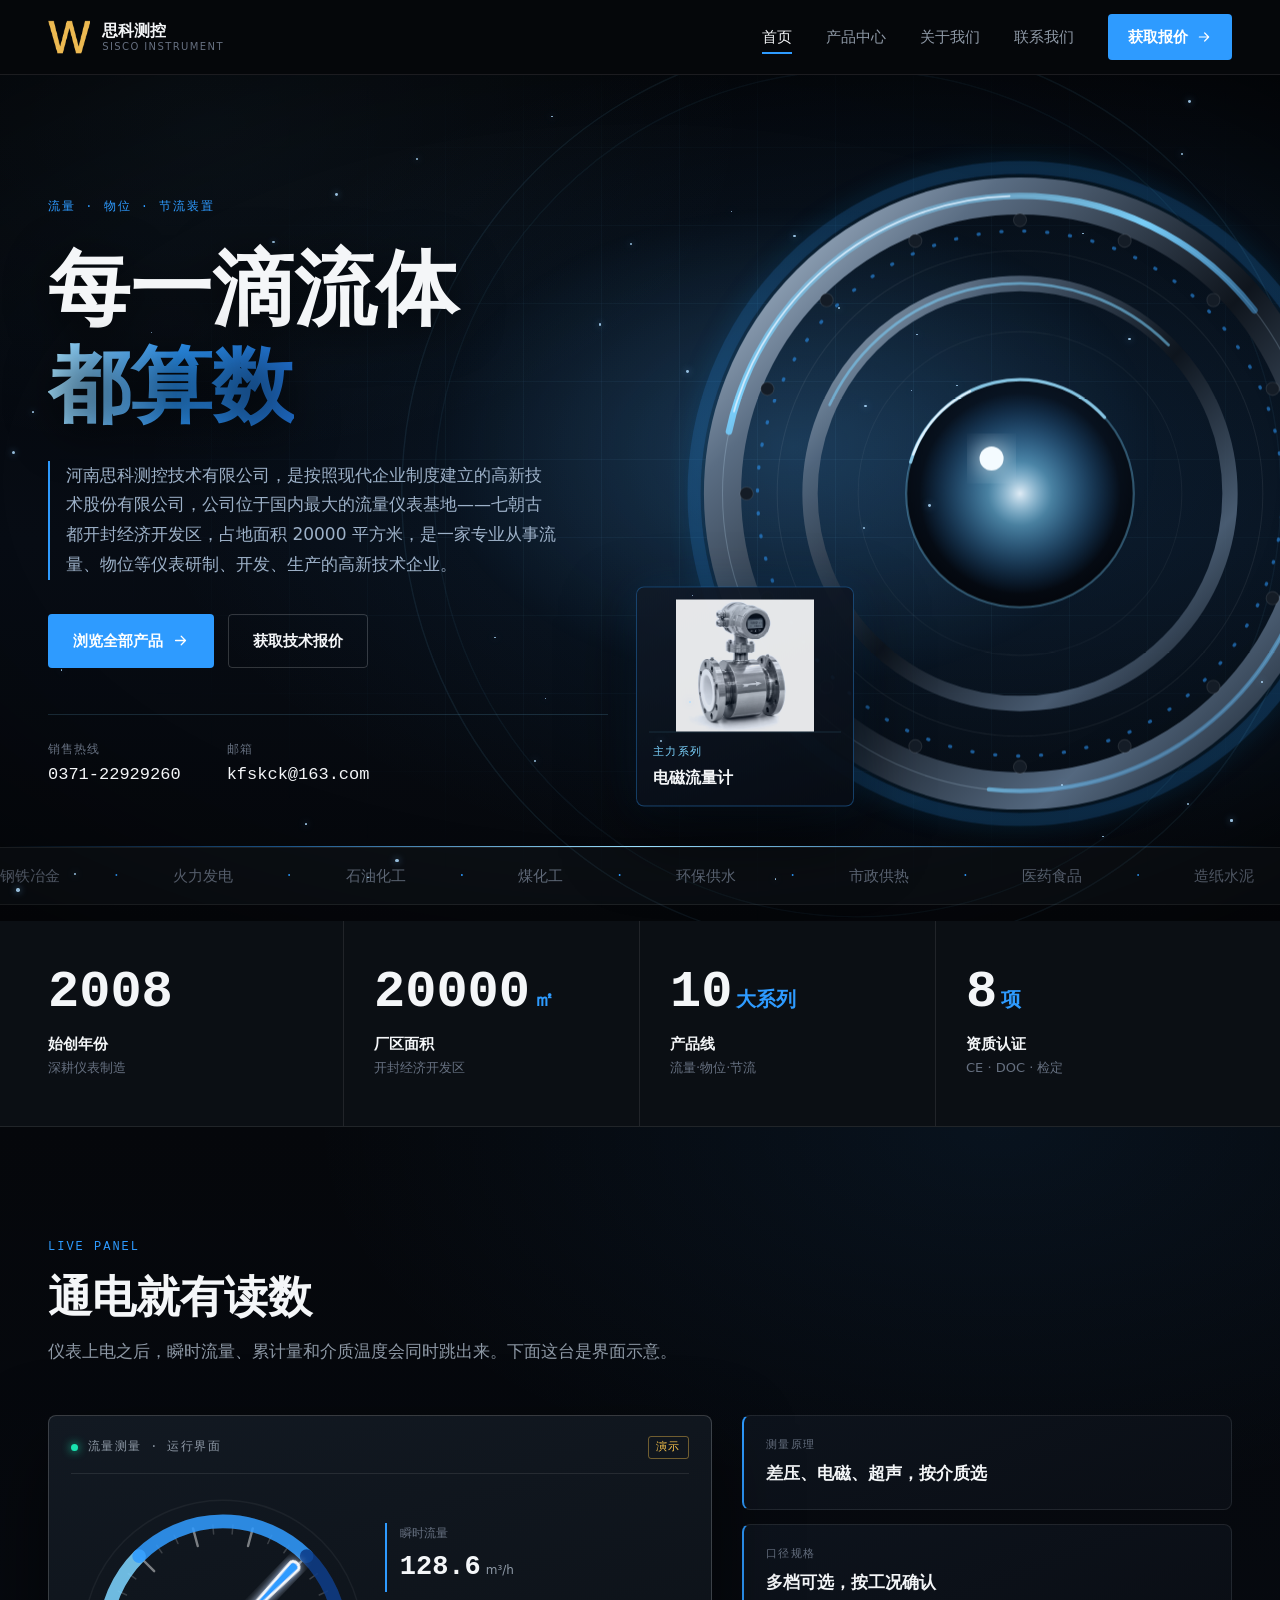
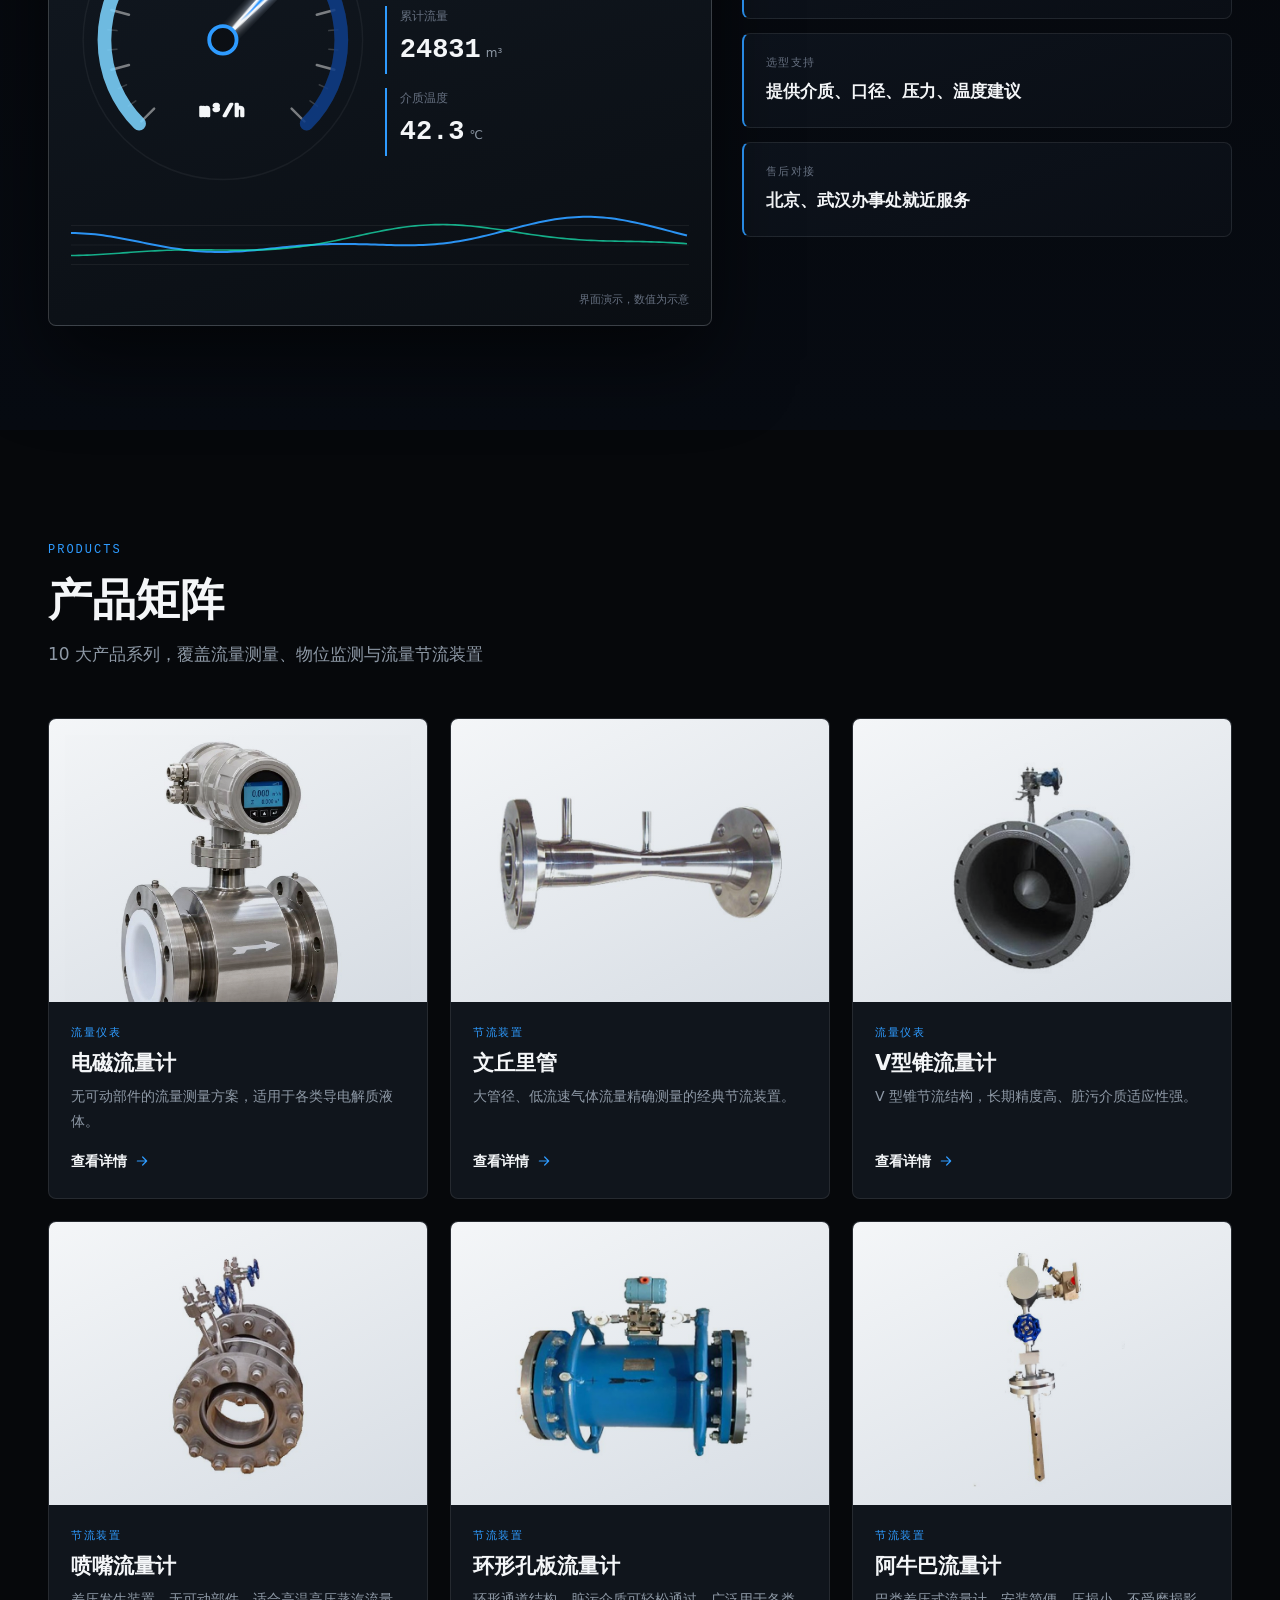
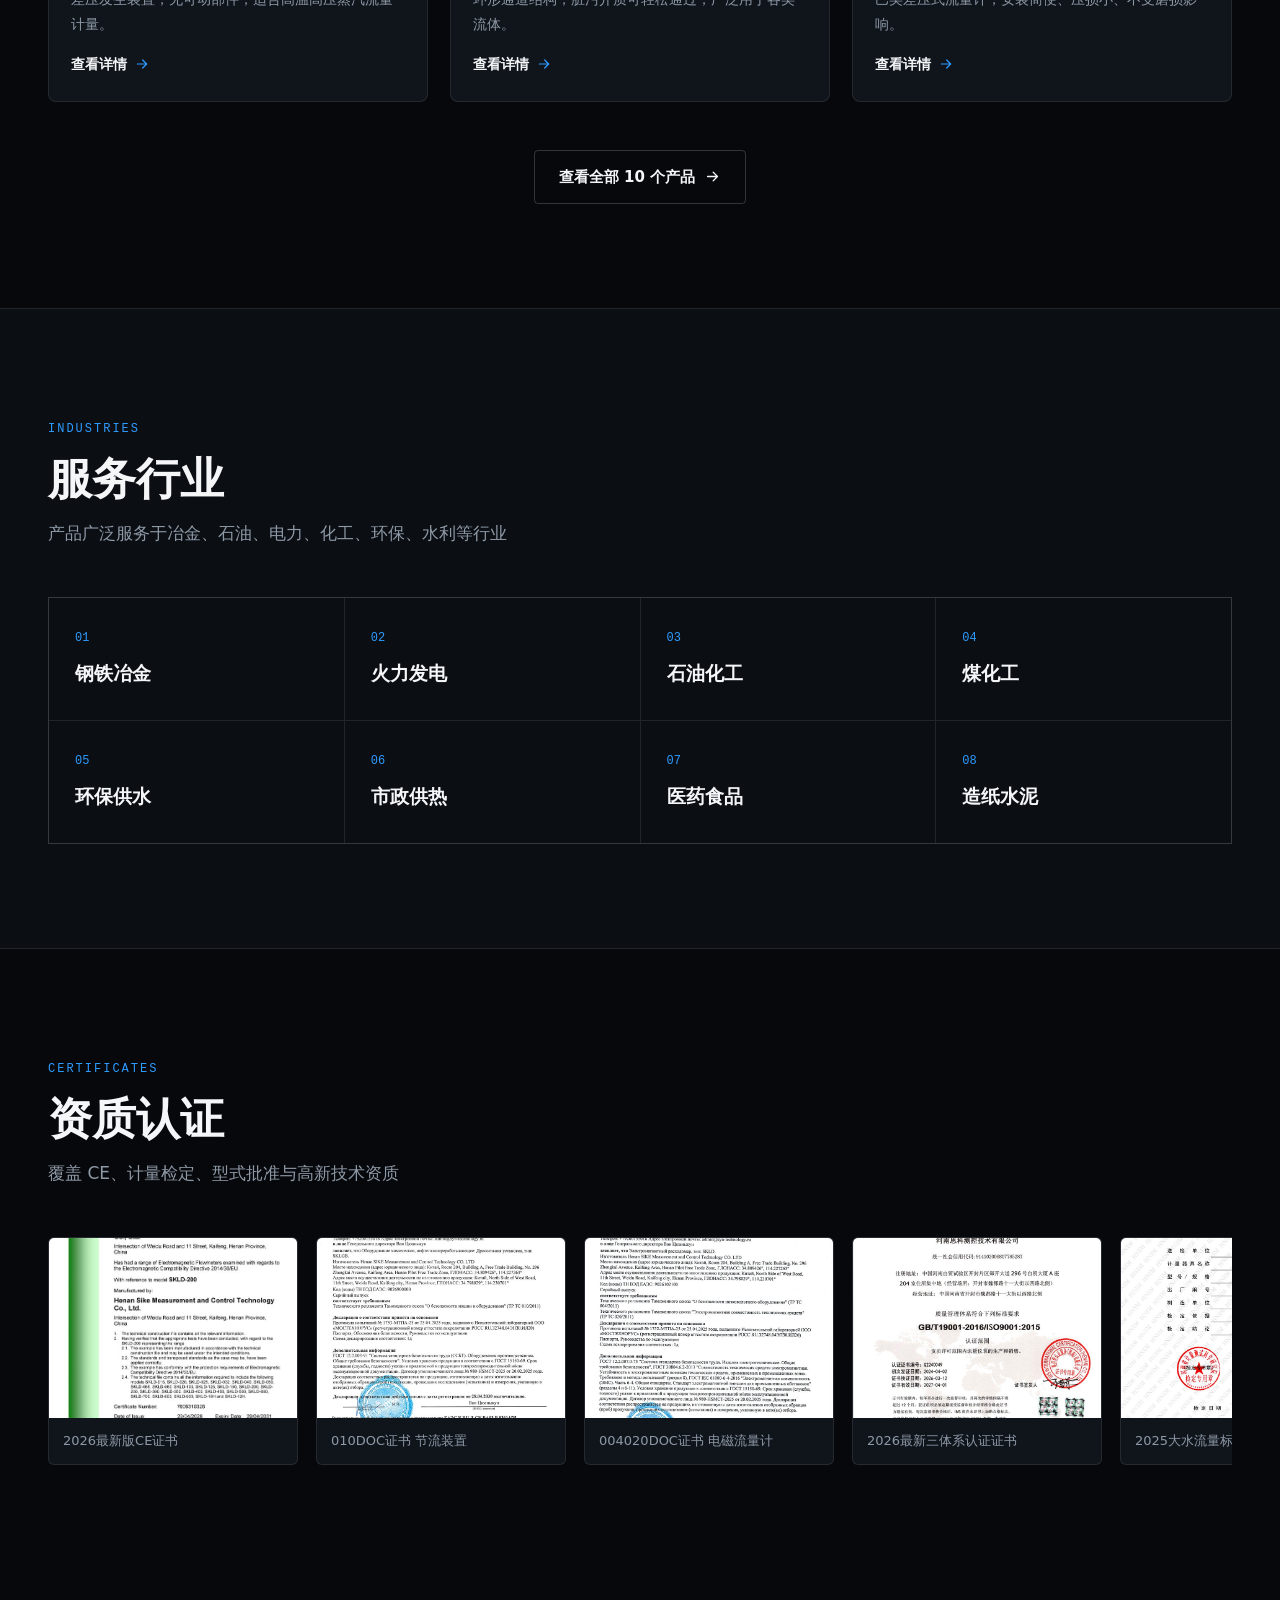
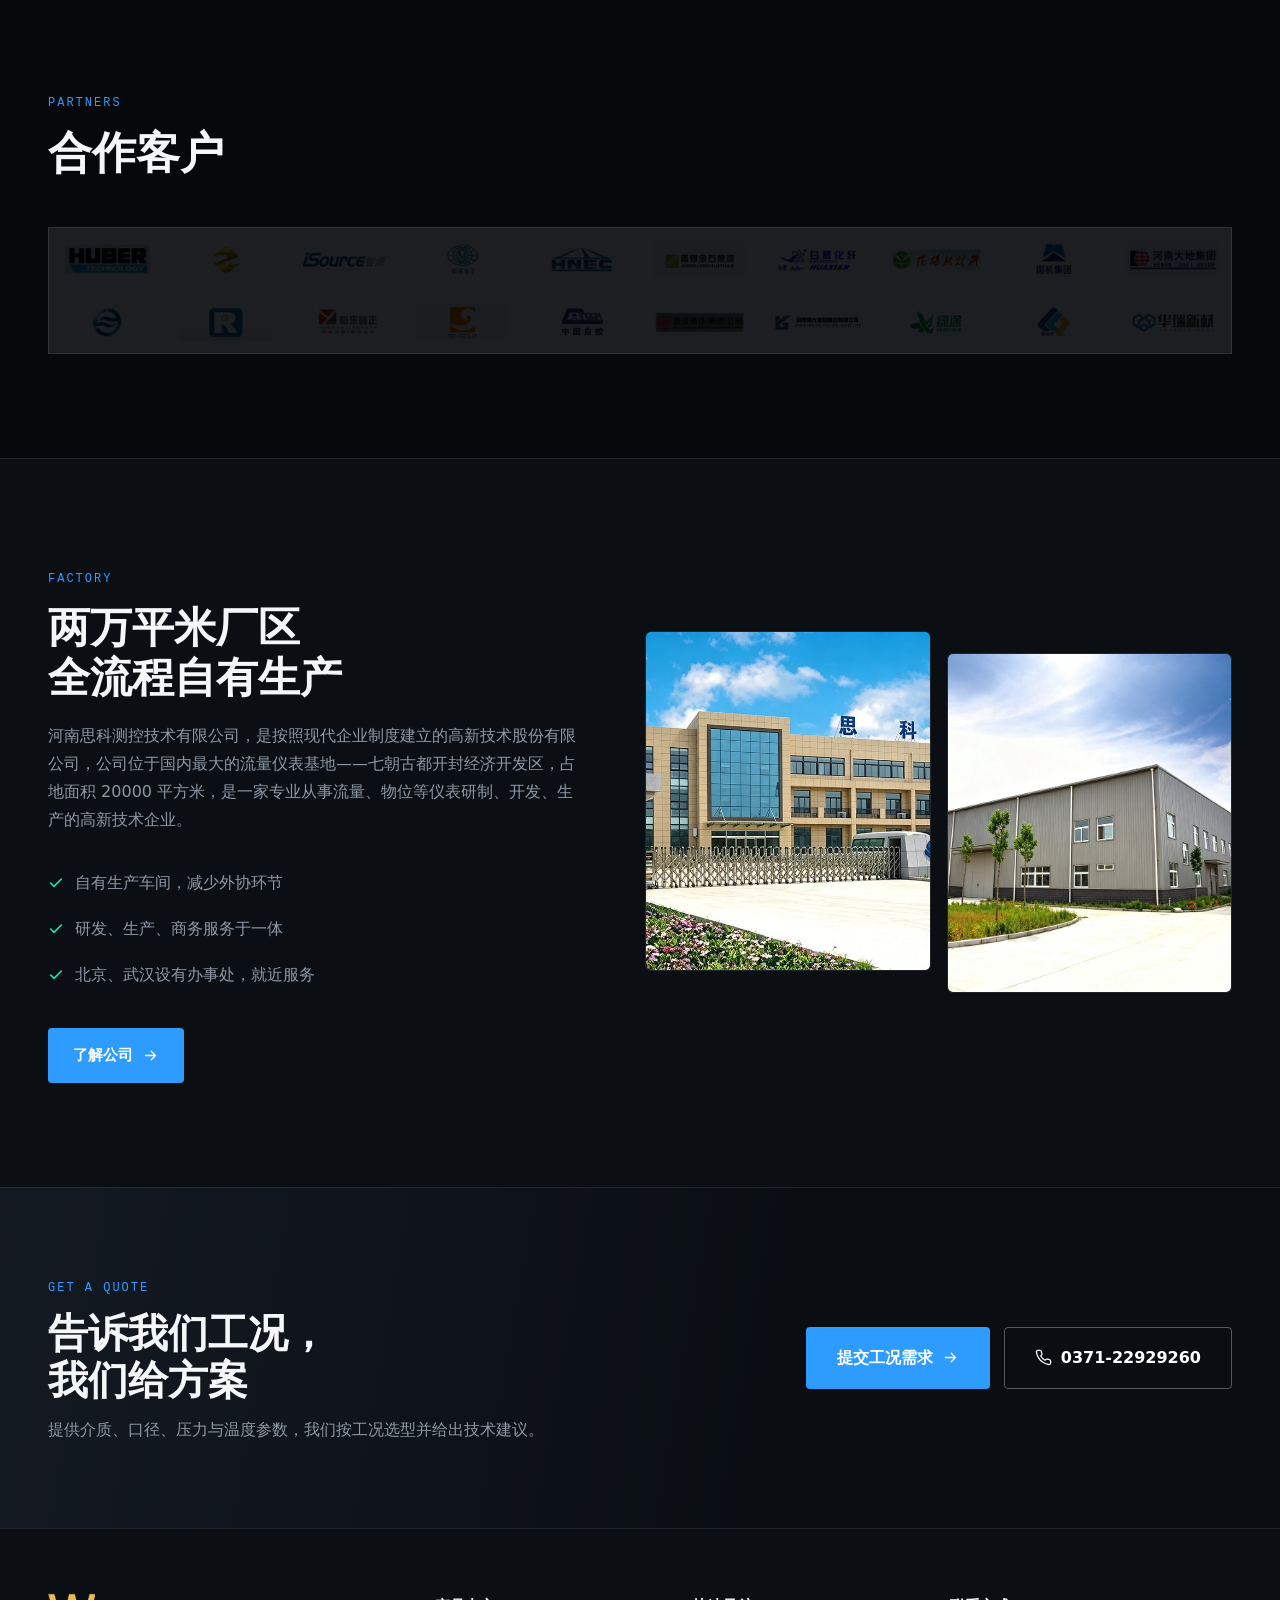
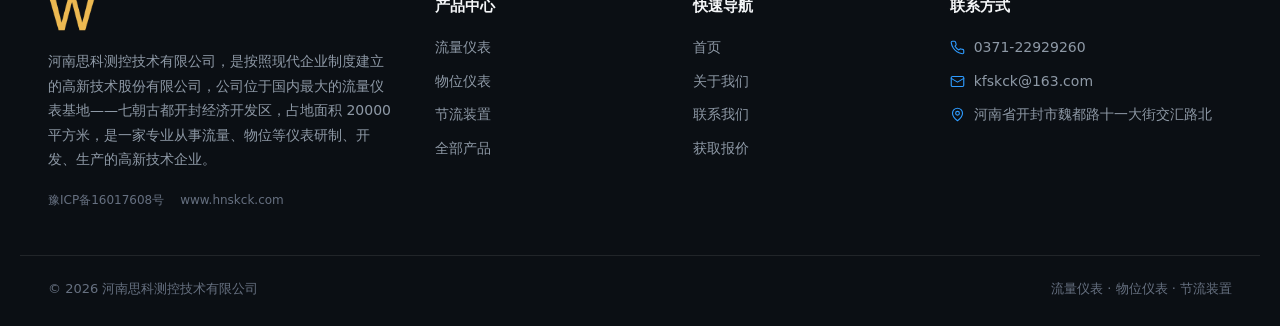
==== commit 69c09f0c: "修正产品名：超声波流量计改为V型锥流量计" ====
--- a/index.html
+++ b/index.html
@@ -219,14 +219,14 @@
       <p>大管径、低流速气体流量精确测量的经典节流装置。</p>
       <span class="p-card-go">查看详情 <svg viewBox="0 0 24 24" aria-hidden="true"><path d="M5 12h14M13 6l6 6-6 6"/></svg></span>
     </div>
-  </a><a class="p-card" href="product-ultrasonic-flowmeter.html" data-cat="flow" style="--i:2">
-    <div class="p-card-stage">
-      <img src="assets/ultrasonic-1.jpg" alt="超声波流量计" loading="lazy">
+  </a><a class="p-card" href="product-vcone-flowmeter.html" data-cat="flow" style="--i:2">
+    <div class="p-card-stage">
+      <img src="assets/vcone-1.jpg" alt="V型锥流量计" loading="lazy">
       <span class="p-card-glow"></span>
     </div>
     <div class="p-card-body">
       <span class="p-card-cat">流量仪表</span>
-      <h3>超声波流量计</h3>
+      <h3>V型锥流量计</h3>
       <p>V 型锥节流结构，长期精度高、脏污介质适应性强。</p>
       <span class="p-card-go">查看详情 <svg viewBox="0 0 24 24" aria-hidden="true"><path d="M5 12h14M13 6l6 6-6 6"/></svg></span>
     </div>
